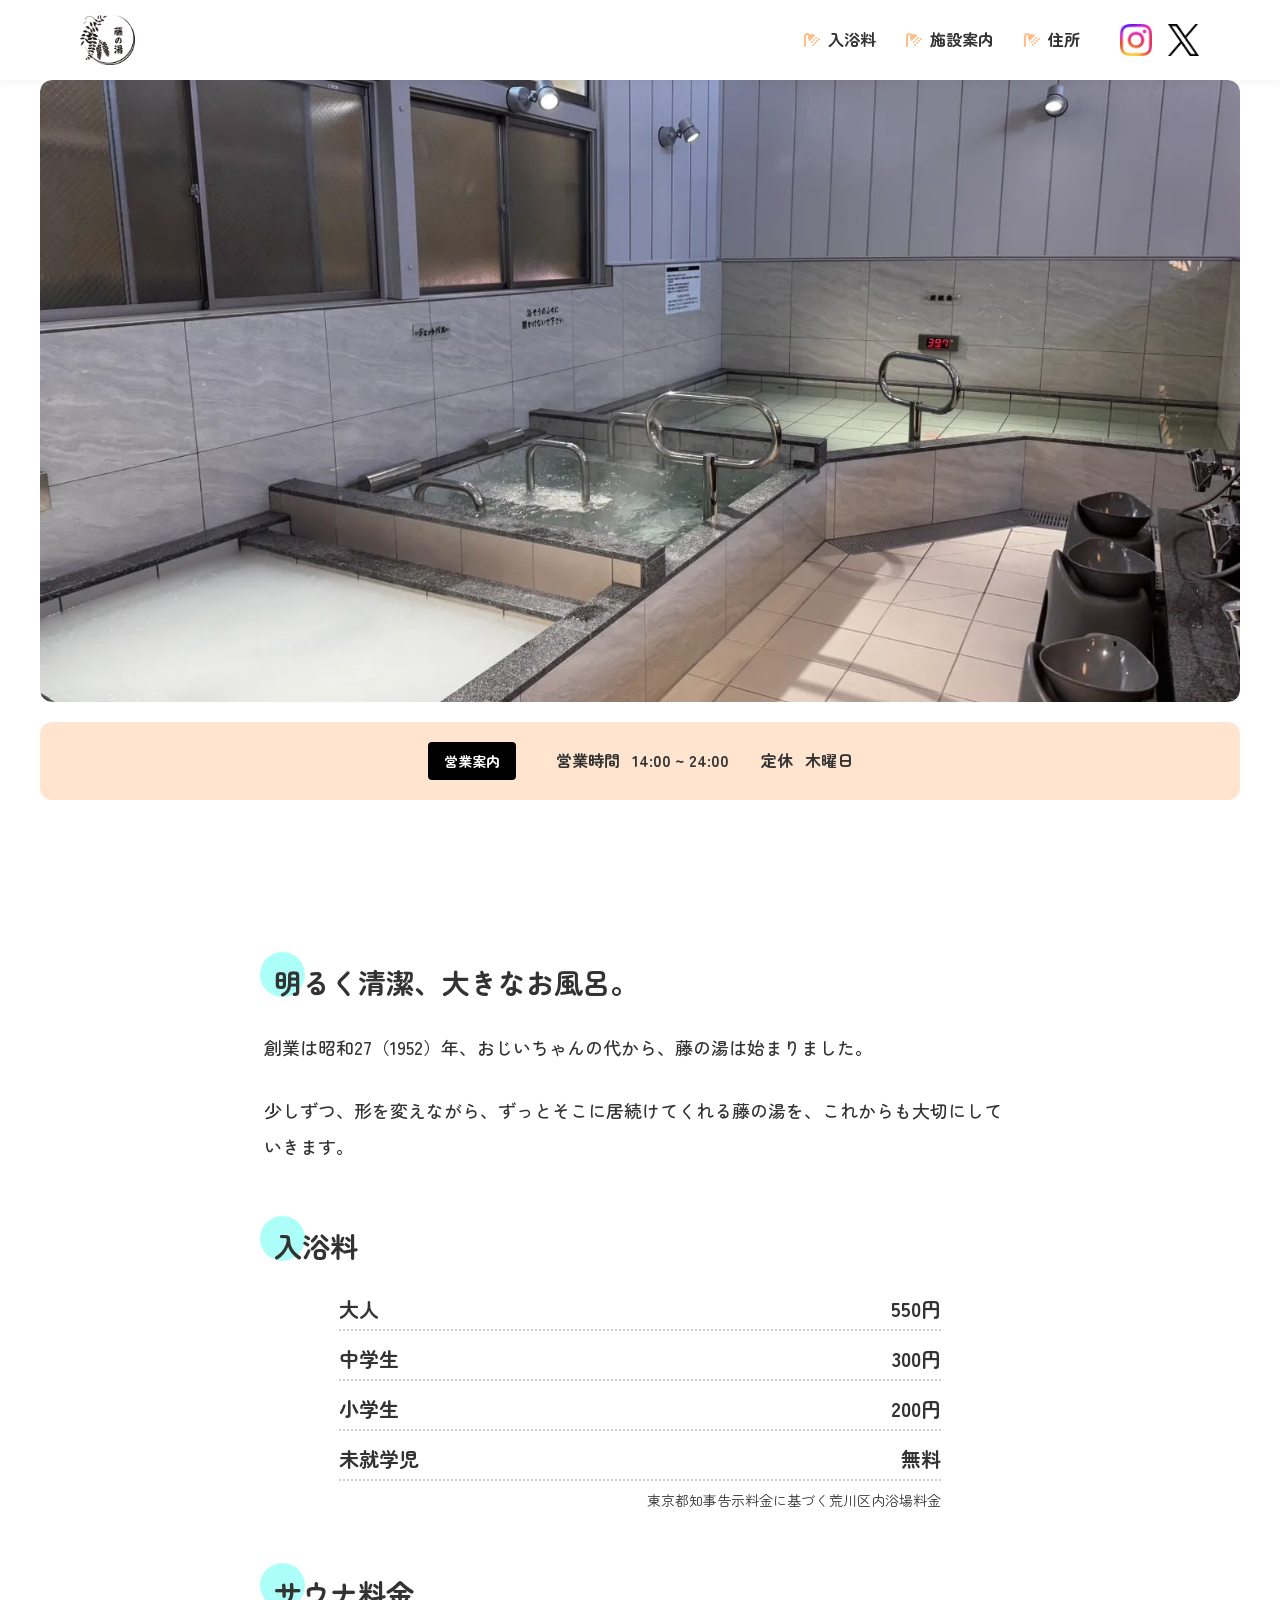
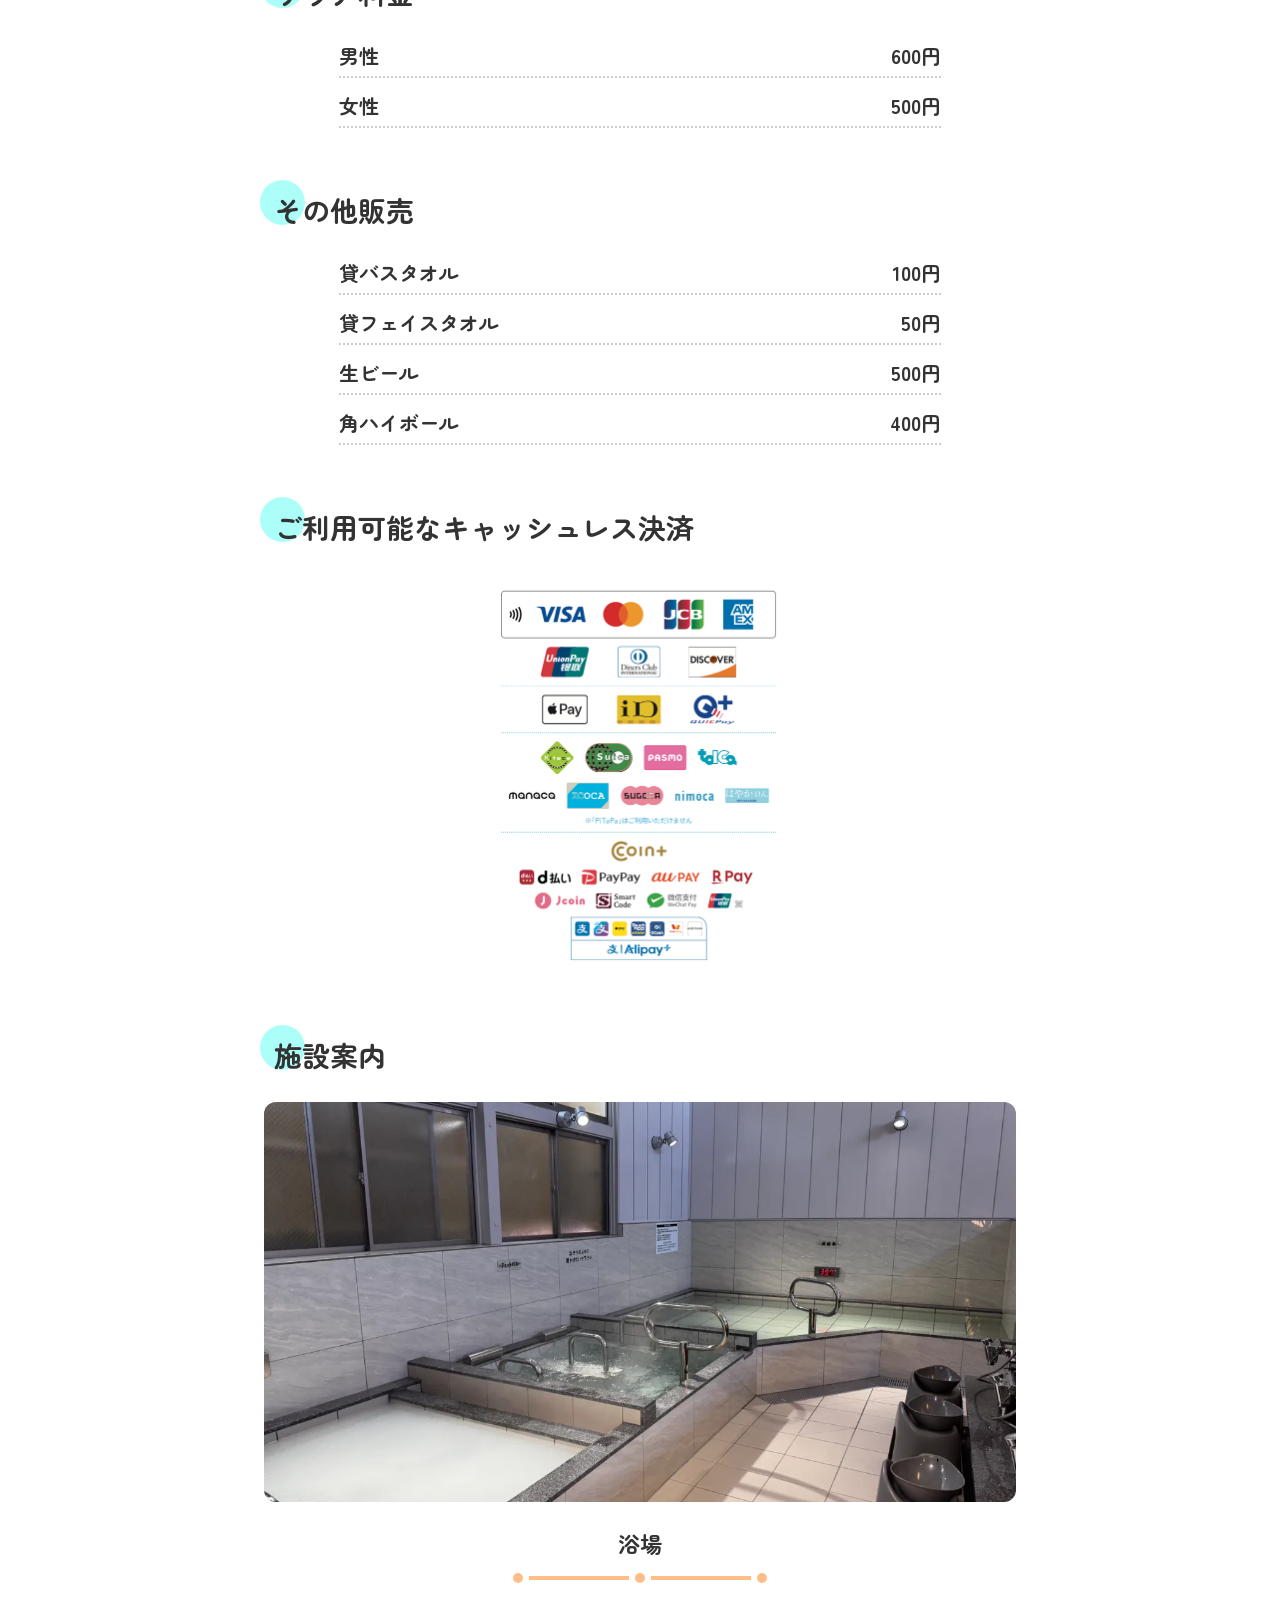
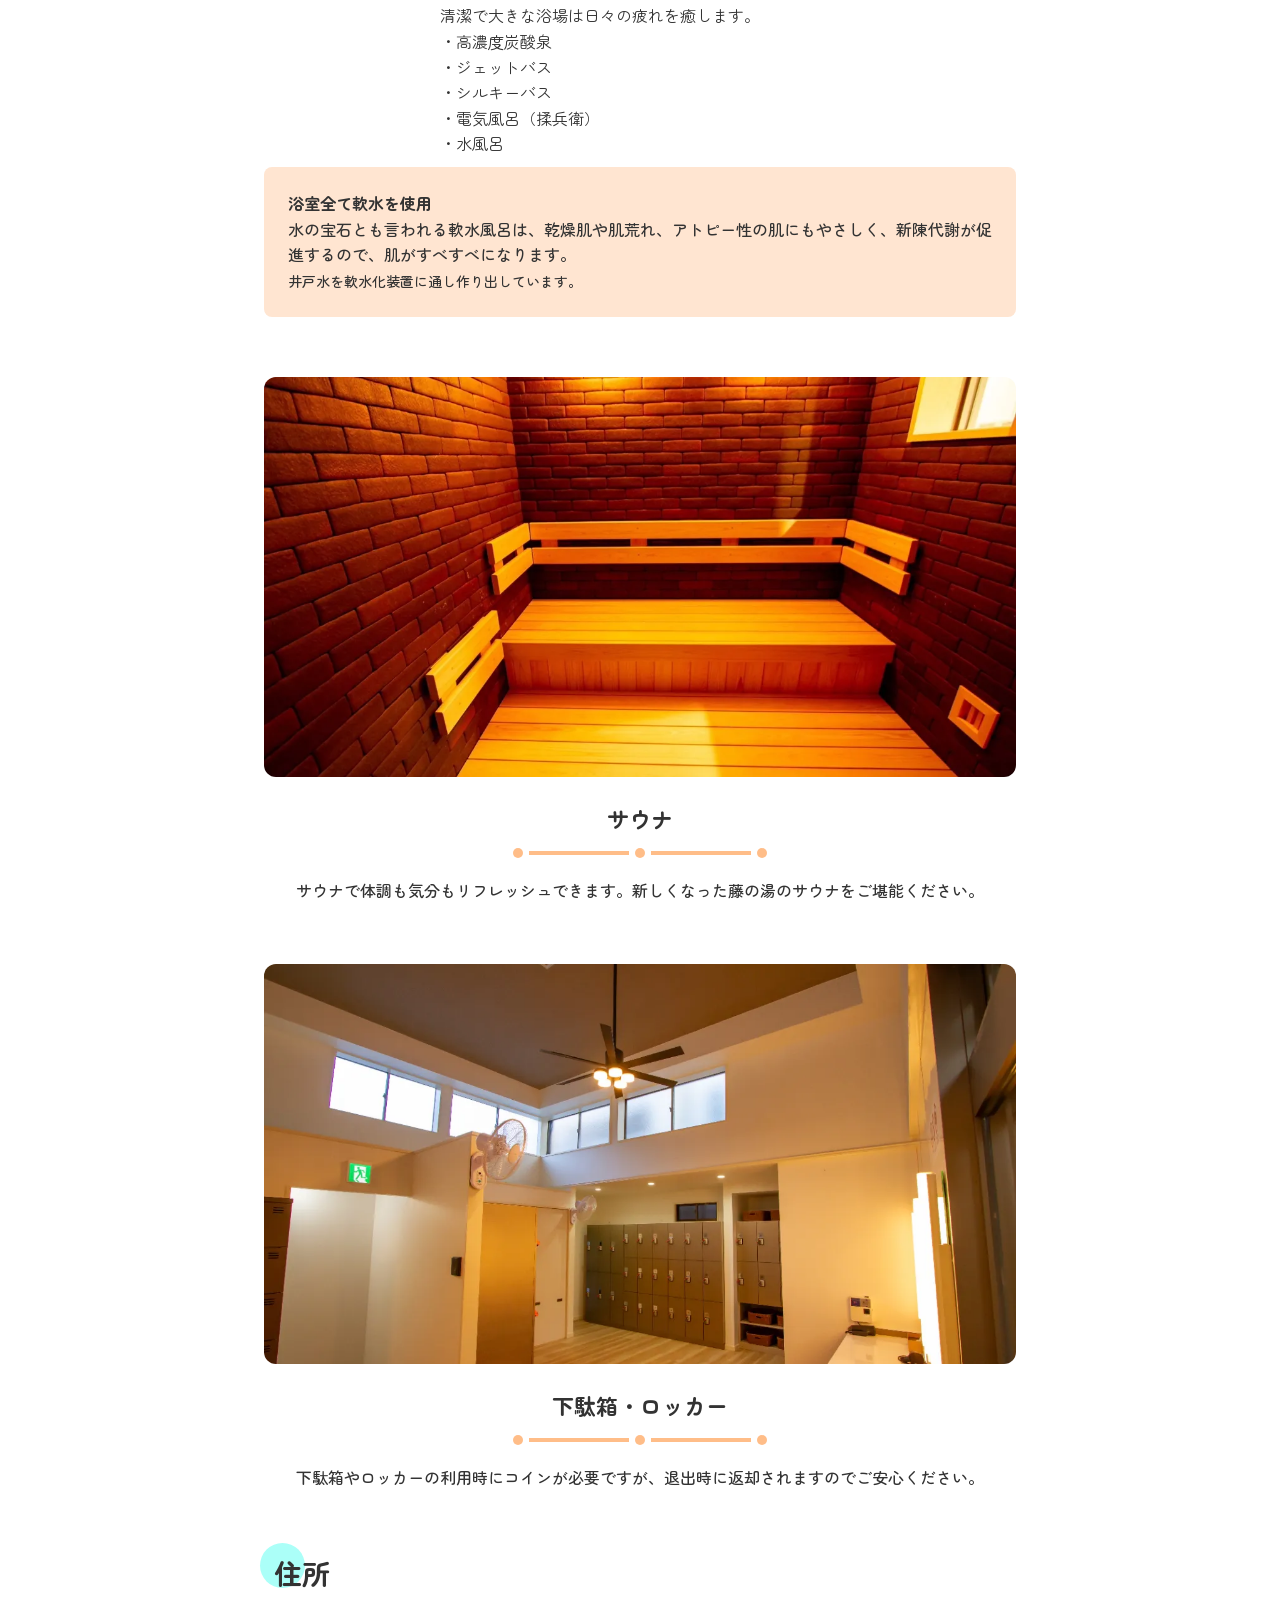
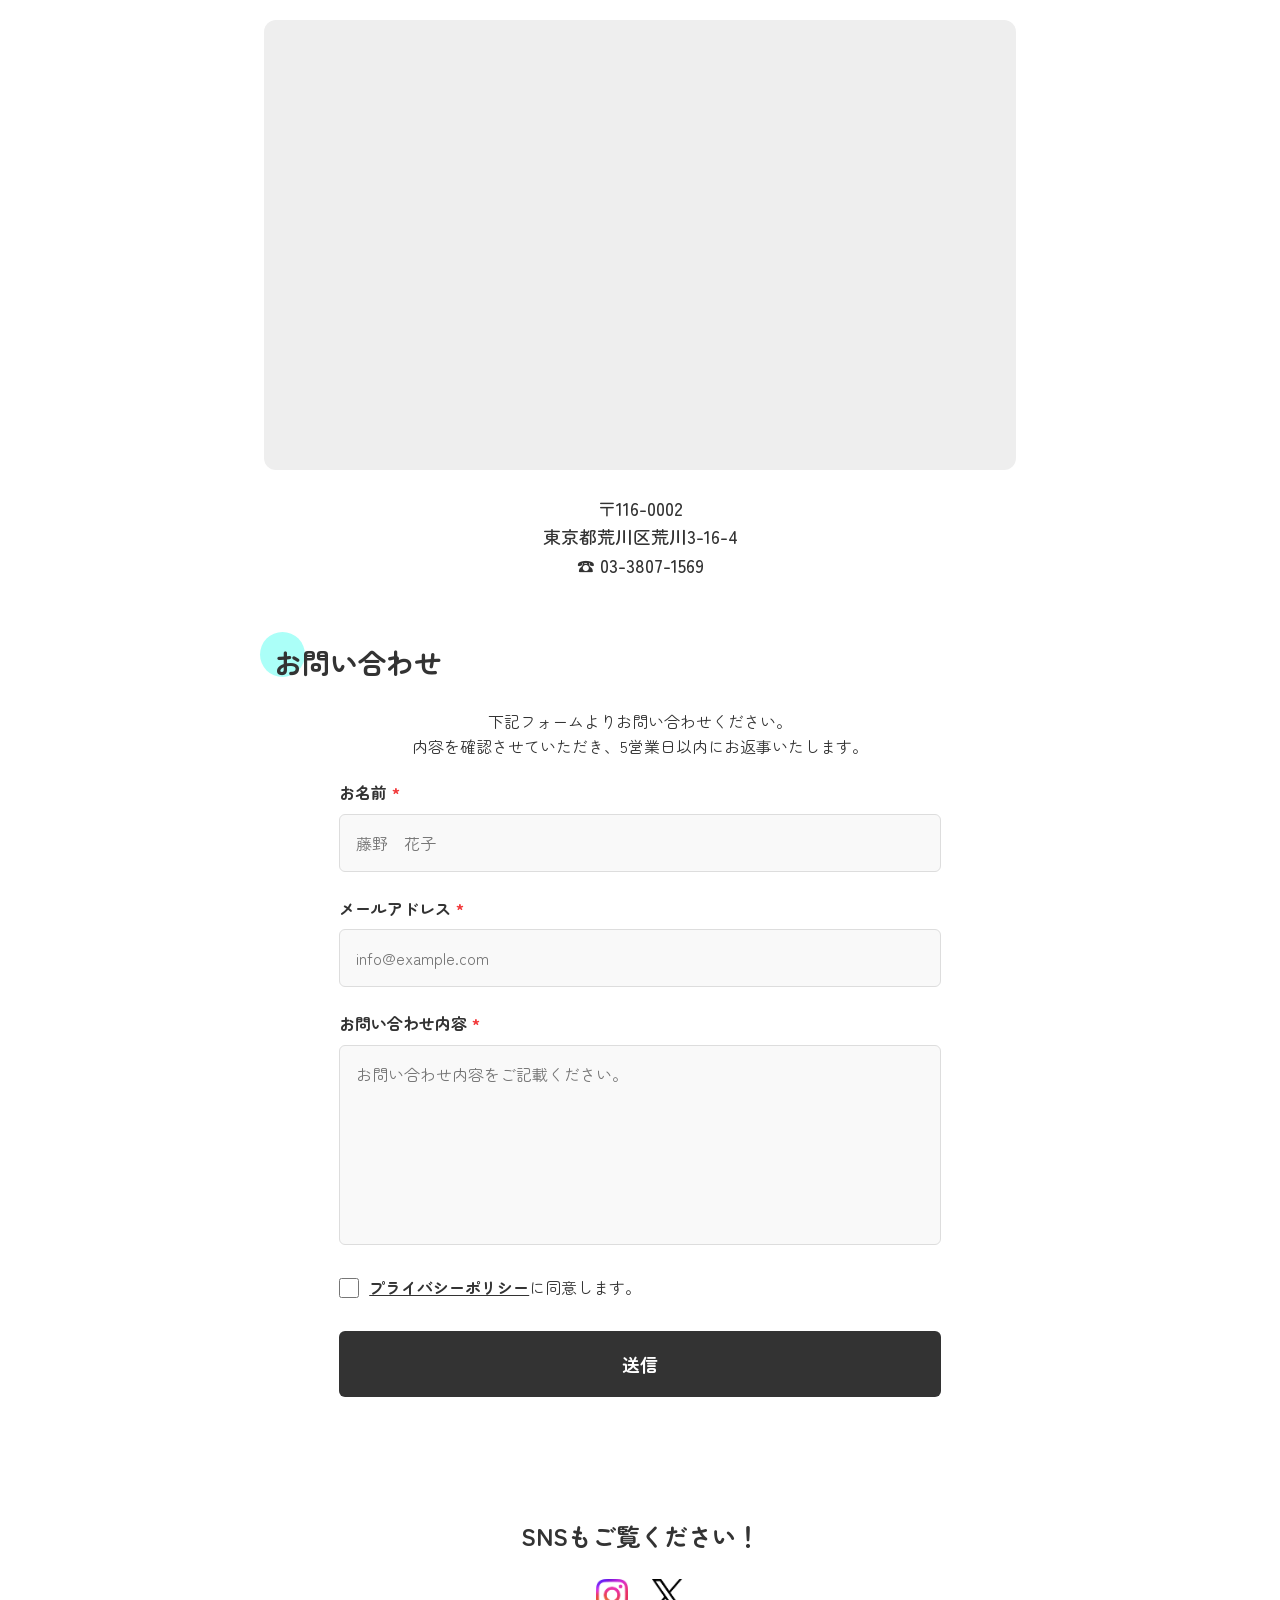
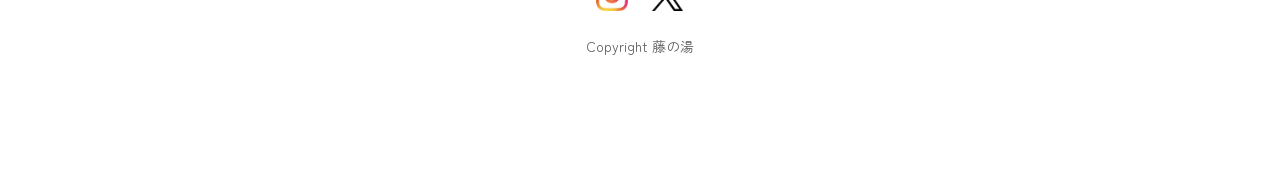
==== index.html @ eb80a1b2 "first commit" ====
<!DOCTYPE html>
<html lang="ja">

<head>
  <meta charset="UTF-8">
  <meta name="viewport" content="width=device-width, initial-scale=1.0">
  <meta name="description" content="1952年から続く銭湯、藤の湯。明るく清潔、大きなお風呂。">
  <title>藤の湯 | 東京都荒川区にある銭湯</title>

  <!-- Favicon -->
  <link rel="icon" type="image/png" href="./images/favicon.png">
  <link rel="apple-touch-icon" sizes="180x180" href="./images/favicon.png">

  <!-- OGP -->
  <meta property="og:title" content="藤の湯 | 東京都荒川区にある銭湯">
  <meta property="og:description" content="1952年から続く銭湯、藤の湯。明るく清潔、大きなお風呂。">
  <meta property="og:type" content="website">
  <meta property="og:url" content="https://fujinou.com">
  <meta property="og:image" content="https://fujinou.com/images/ogp-image.jpg">
  <meta property="og:site_name" content="藤の湯">
  <meta property="og:locale" content="ja_JP">

  <!-- Twitter Card -->
  <meta name="twitter:card" content="summary_large_image">
  <meta name="twitter:title" content="藤の湯 | 東京都荒川区にある銭湯">
  <meta name="twitter:description" content="1952年から続く銭湯、藤の湯。明るく清潔、大きなお風呂。">
  <meta name="twitter:image" content="https://fujinou.com/images/ogp.jpg">

  <link rel="preconnect" href="https://fonts.googleapis.com">
  <link rel="preconnect" href="https://fonts.gstatic.com" crossorigin>
  <link href="https://fonts.googleapis.com/css2?family=Zen+Maru+Gothic:wght@300;400;500;700&display=swap"
    rel="stylesheet">

  <link rel="stylesheet" href="https://cdnjs.cloudflare.com/ajax/libs/font-awesome/6.4.0/css/all.min.css">
  <link rel="stylesheet" href="style.css">
</head>

<body>

  <header class="header">
    <div class="header__inner">
      <div class="header__logo">
        <a href="#"><img src="./images/s-1000x908_v-fs_webp_ad04f2cc-d753-45ed-8dd6-f7d6e3a4afcd_small.webp"
            alt="藤の湯"></a>
      </div>
      <nav class="header__nav">
        <ul class="nav-list">
          <li class="nav-list__item"><i class="fa-solid fa-shower"></i><a href="#price">入浴料</a></li>
          <li class="nav-list__item"><i class="fa-solid fa-shower"></i><a href="#place">施設案内</a></li>
          <li class="nav-list__item"><i class="fa-solid fa-shower"></i><a href="#address">住所</a></li>
        </ul>
      </nav>
      <div class="sns-links">
        <a href="https://www.instagram.com/fujinoyu_arakawa/" target="_blank" class="sns-link"
          style="background-image: url('./images/s-2400x2400_v-frms_webp_ea825292-a881-436b-8a34-049bd97f24ef_small.webp');"></a>
        <a href="https://x.com/fujinoyuarakawa" target="_blank" class="sns-link"
          style="background-image: url('./images/s-2349x2400_v-frms_webp_09ed4975-8b3e-41ab-ab15-13985867a957_small.webp');"></a>
      </div>
    </div>
  </header>

  <button class="mobile-menu-btn" id="js-menu-btn">
    <i class="fa-solid fa-bars"></i>
    <span>menu</span>
  </button>

  <div class="mobile-menu-overlay" id="js-menu-overlay"></div>
  <nav class="mobile-menu-drawer" id="js-menu-drawer">
    <img src="./images/s-1000x908_v-fs_webp_ad04f2cc-d753-45ed-8dd6-f7d6e3a4afcd_small.webp" alt="藤の湯"
      class="mobile-menu-logo">

    <a href="#price" class="mobile-nav-link"><i class="fa-solid fa-shower"></i>入浴料</a>
    <a href="#place" class="mobile-nav-link"><i class="fa-solid fa-shower"></i>施設案内</a>
    <a href="#address" class="mobile-nav-link"><i class="fa-solid fa-shower"></i>住所</a>

    <div class="mobile-menu-sns">
      <a href="https://www.instagram.com/fujinoyu_arakawa/" target="_blank" class="sns-link"
        style="background-image: url('./images/s-2400x2400_v-frms_webp_ea825292-a881-436b-8a34-049bd97f24ef_small.webp');"></a>
      <a href="https://x.com/fujinoyuarakawa" target="_blank" class="sns-link"
        style="background-image: url('./images/s-2349x2400_v-frms_webp_09ed4975-8b3e-41ab-ab15-13985867a957_small.webp');"></a>
    </div>
  </nav>

  <div class="app">

    <div class="hero">
      <div class="carousel-container" id="js-carousel">
        <div class="carousel-slide active"
          style="background-image: url('./images/s-1566x1044_v-fms_webp_7ba09a84-517f-4644-a2ba-bea64e63e69d.webp');">
        </div>
        <div class="carousel-slide"
          style="background-image: url('./images/s-1477x1108_v-fms_webp_466d63db-4ca3-4f4a-a121-252ea4eb811c.webp');">
        </div>
        <div class="carousel-slide"
          style="background-image: url('./images/s-1566x1044_v-fms_webp_c758844f-a696-4ab9-8e9e-6378ee49feaa.webp');">
        </div>
        <div class="carousel-slide"
          style="background-image: url('./images/s-1566x1044_v-fms_webp_0806fb6b-3395-45ba-ab43-a3355b55f4ae.webp');">
        </div>
        <div class="carousel-slide"
          style="background-image: url('./images/s-1521x1076_v-fms_webp_03fddb85-05cd-42d1-abb7-dfb02b2974f3.webp');">
        </div>
      </div>

      <div class="info-card fade-in-simple">
        <div class="info-card__label">営業案内</div>
        <ul class="info-card__details">
          <li><span>営業時間</span><span>14:00 ~ 24:00</span></li>
          <li><span>定休</span><span>木曜日</span></li>
        </ul>
      </div>
    </div>

    <div class="main-content">
      <div class="content-wrapper">

        <section class="section fade-in-up">
          <div class="section-header">
            <div class="title-deco"></div>
            <h2 class="section-title">明るく清潔、大きなお風呂。</h2>
          </div>
          <div class="intro-text">
            <p>創業は昭和27（1952）年、おじいちゃんの代から、藤の湯は始まりました。</p>
            <p>少しずつ、形を変えながら、ずっとそこに居続けてくれる藤の湯を、これからも大切にしていきます。</p>
          </div>
        </section>

        <section id="price" class="section fade-in-up">
          <div class="section-header">
            <div class="title-deco"></div>
            <h3 class="section-title">入浴料</h3>
          </div>
          <div class="price-list">
            <div class="price-item"><span>大人</span><span>550円</span></div>
            <div class="price-item"><span>中学生</span><span>300円</span></div>
            <div class="price-item"><span>小学生</span><span>200円</span></div>
            <div class="price-item"><span>未就学児</span><span>無料</span></div>
          </div>
          <p class="price-note">東京都知事告示料金に基づく荒川区内浴場料金</p>
        </section>

        <section class="section fade-in-up">
          <div class="section-header">
            <div class="title-deco"></div>
            <h3 class="section-title">サウナ料金</h3>
          </div>
          <div class="price-list">
            <div class="price-item"><span>男性</span><span>600円</span></div>
            <div class="price-item"><span>女性</span><span>500円</span></div>
          </div>
        </section>

        <section class="section fade-in-up">
          <div class="section-header">
            <div class="title-deco"></div>
            <h3 class="section-title">その他販売</h3>
          </div>
          <div class="price-list">
            <div class="price-item"><span>貸バスタオル</span><span>100円</span></div>
            <div class="price-item"><span>貸フェイスタオル</span><span>50円</span></div>
            <div class="price-item"><span>生ビール</span><span>500円</span></div>
            <div class="price-item"><span>角ハイボール</span><span>400円</span></div>
          </div>
        </section>

        <section class="section fade-in-up">
          <div class="section-header">
            <div class="title-deco"></div>
            <h3 class="section-title">ご利用可能なキャッシュレス決済</h3>
          </div>

          <div class="facility-img contain" style="background-image: url('./images/apy.png');">
          </div>
        </section>

        <section id="place" class="section fade-in-up">
          <div class="section-header">
            <div class="title-deco"></div>
            <h3 class="section-title">施設案内</h3>
          </div>

          <div class="facility-block">
            <div class="facility-img"
              style="background-image: url('./images/s-1477x1108_v-fms_webp_466d63db-4ca3-4f4a-a121-252ea4eb811c_middle.webp');">
            </div>
            <h4 class="facility-title">浴場</h4>
            <div class="facility-dots">
              <div class="dot"></div>
              <div class="line"></div>
              <div class="dot"></div>
              <div class="line"></div>
              <div class="dot"></div>
            </div>
            <p class="facility-p">清潔で大きな浴場は日々の疲れを癒します。<br>・高濃度炭酸泉<br> ・ジェットバス<br>
              ・シルキーバス<br>・電気風呂（揉兵衛）<br> ・水風呂</p>
            <div class="facility-desc">
              <p><strong>浴室全て軟水を使用</strong><br>水の宝石とも言われる軟水風呂は、乾燥肌や肌荒れ、アトピー性の肌にもやさしく、新陳代謝が促進するので、肌がすべすべになります。<br><span
                  style="font-size:14px;">井戸水を軟水化装置に通し作り出しています。</span></p>
            </div>
          </div>

          <div class="facility-block">
            <div class="facility-img"
              style="background-image: url('./images/s-1566x1044_v-fms_webp_c758844f-a696-4ab9-8e9e-6378ee49feaa_middle.webp');">
            </div>
            <h4 class="facility-title">サウナ</h4>
            <div class="facility-dots">
              <div class="dot"></div>
              <div class="line"></div>
              <div class="dot"></div>
              <div class="line"></div>
              <div class="dot"></div>
            </div>
            <div class="facility-desc transparent">
              <p>サウナで体調も気分もリフレッシュできます。新しくなった藤の湯のサウナをご堪能ください。</p>
            </div>
          </div>

          <div class="facility-block">
            <div class="facility-img"
              style="background-image: url('./images/s-2400x1384_v-frms_webp_b5e2a2bf-c62a-4bdb-9924-524e35700a78_middle.webp');">
            </div>
            <h4 class="facility-title">下駄箱・ロッカー</h4>
            <div class="facility-dots">
              <div class="dot"></div>
              <div class="line"></div>
              <div class="dot"></div>
              <div class="line"></div>
              <div class="dot"></div>
            </div>
            <div class="facility-desc transparent">
              <p>下駄箱やロッカーの利用時にコインが必要ですが、退出時に返却されますのでご安心ください。</p>
            </div>
          </div>
        </section>

        <section id="address" class="section fade-in-up">
          <div class="section-header">
            <div class="title-deco"></div>
            <h3 class="section-title">住所</h3>
          </div>
          <div class="map-frame-wrapper">
            <iframe
              src="https://www.google.com/maps/embed?pb=!1m18!1m12!1m3!1d3238.7298394858585!2d139.7827414!3d35.7328622!2m3!1f0!2f0!3f0!3m2!1i1024!2i768!4f13.1!3m3!1m2!1s0x60188e7cb60f19c1%3A0xb4daa0b597d62ebd!2z6Jek44Gu5rmv!5e0!3m2!1sja!2sjp!4v1769430409051!5m2!1sja!2sjp"
              width="600" height="450" style="border:0;" allowfullscreen="" loading="lazy"
              referrerpolicy="no-referrer-when-downgrade"></iframe>
          </div>
          <div class="address-text">
            <p>〒116-0002</p>
            <p>東京都荒川区荒川3-16-4</p>
            <p>☎︎ 03-3807-1569</p>
          </div>
        </section>

        <section id="contact" class="section fade-in-up">
          <div class="section-header">
            <div class="title-deco"></div>
            <h3 class="section-title">お問い合わせ</h3>
          </div>
          <div style="text-align:center; margin-bottom:20px;">
            <p>下記フォームよりお問い合わせください。</p>
            <p>内容を確認させていただき、5営業日以内にお返事いたします。</p>
          </div>
          <form class="contact-form" name="contact" method="POST" data-netlify="true" action="/thanks.html">

            <div class="form-group">
              <label class="form-label">お名前<span class="required">*</span></label>
              <input type="text" name="name" class="form-input" placeholder="藤野　花子" required>
            </div>

            <div class="form-group">
              <label class="form-label">メールアドレス<span class="required">*</span></label>
              <input type="email" name="email" class="form-input" placeholder="info@example.com" required>
            </div>

            <div class="form-group">
              <label class="form-label">お問い合わせ内容<span class="required">*</span></label>
              <textarea name="message" class="form-textarea" placeholder="お問い合わせ内容をご記載ください。" required></textarea>
            </div>

            <div class="checkbox-group">
              <input type="checkbox" name="agree" class="form-checkbox" required>
              <span>
                <span class="policy-link" id="js-policy-open">プライバシーポリシー</span>に同意します。
              </span>
            </div>

            <button type="submit" class="submit-btn">送信</button>
          </form>
        </section>

        <footer>
          <p class="footer-title" style="font-size:24px; font-weight:700;">SNSもご覧ください！</p>
          <div class="footer-sns">
            <a href="https://www.instagram.com/fujinoyu_arakawa/" target="_blank" class="sns-link"
              style="background-image: url('./images/s-2400x2400_v-frms_webp_ea825292-a881-436b-8a34-049bd97f24ef_small.webp');"></a>
            <a href="https://x.com/fujinoyuarakawa" target="_blank" class="sns-link"
              style="background-image: url('./images/s-2349x2400_v-frms_webp_09ed4975-8b3e-41ab-ab15-13985867a957_small.webp');"></a>
          </div>
          <p style="margin-top:20px; font-size:14px; opacity:0.8;">Copyright 藤の湯</p>
        </footer>

      </div>
    </div>
  </div>

  <div class="modal" id="js-policy-modal">
    <div class="modal-overlay" id="js-policy-overlay"></div>
    <div class="modal-content">
      <h2 class="modal-title">プライバシーポリシー</h2>
      <div class="modal-text">
        <p>藤の湯（以下「当店」といいます。）は、お客様の個人情報の重要性を認識し、その保護を徹底するために、以下の通りプライバシーポリシーを定めます。</p>
        <h3>1. 個人情報の収集</h3>
        <p>当店は、お問い合わせフォームのご利用時などに、お名前、メールアドレス等の個人情報をご提供いただく場合がございます。</p>
        <h3>2. 個人情報の利用目的</h3>
        <p>お預かりした個人情報は、当店からのご連絡やご質問に対する回答として、電子メールや資料のご送付に利用いたします。</p>
        <h3>3. 個人情報の第三者への開示・提供の禁止</h3>
        <p>当店は、お預かりした個人情報を適切に管理し、次のいずれかに該当する場合を除き、個人情報を第三者に開示いたしません。</p>
        <ul>
          <li>・お客様の同意がある場合</li>
          <li>・法令に基づき開示することが必要である場合</li>
        </ul>
        <h3>4. アクセス解析ツールについて</h3>
        <p>
          当サイトでは、Googleによるアクセス解析ツール「Googleアナリティクス」を利用しています。このGoogleアナリティクスはトラフィックデータの収集のためにCookieを使用しています。このトラフィックデータは匿名で収集されており、個人を特定するものではありません。この機能はCookieを無効にすることで収集を拒否することが出来ますので、お使いのブラウザの設定をご確認ください。
        </p>
        <h3>5. お問い合わせ</h3>
        <p>当店の個人情報の取扱に関するお問い合わせは下記までご連絡ください。<br>藤の湯<br>東京都荒川区荒川3-16-4<br>03-3807-1569</p>
      </div>
      <button class="modal-close" id="js-policy-close">閉じる</button>
    </div>
  </div>

  <script src="script.js"></script>
</body>

</html>
---- style.css ----
/* =========================================
   1. Base & Reset
   ========================================= */
* {
  box-sizing: border-box;
  margin: 0;
  padding: 0;
}

body {
  font-family: "Zen Maru Gothic", sans-serif;
  background: #ffbd88;
  color: #333;
  line-height: 1.6;
  overflow-x: hidden;
  -webkit-font-smoothing: antialiased;
}

a {
  text-decoration: none;
  color: inherit;
  transition: opacity 0.3s;
}

a:hover {
  opacity: 0.7;
}

ul {
  list-style: none;
}

button {
  background: none;
  border: none;
  cursor: pointer;
  font-family: inherit;
}

iframe {
  border: none;
  display: block;
  width: 100%;
}

img {
  max-width: 100%;
  height: auto;
  vertical-align: bottom;
}

html {
  scroll-behavior: smooth;
}

/* =========================================
   2. Animations
   ========================================= */
.fade-in-up {
  opacity: 0;
  transform: translateY(30px);
  transition: opacity 0.8s ease-out, transform 0.8s ease-out;
}

.fade-in-up.is-visible {
  opacity: 1;
  transform: translateY(0);
}

/* FVのアニメーション（シンプルにフェードインのみ） */
.fade-in-simple {
  animation: fadeInSimple 1s ease-out forwards;
  opacity: 0;
}

@keyframes fadeInSimple {
  to {
    opacity: 1;
  }
}

/* =========================================
   3. PC Layout
   ========================================= */
.header {
  position: fixed;
  top: 0;
  left: 0;
  width: 100%;
  height: 80px;
  background: #fff;
  display: flex;
  justify-content: center;
  z-index: 1000;
  box-shadow: 0 2px 10px rgba(0, 0, 0, 0.05);
}

.header__inner {
  width: 100%;
  max-width: 1200px;
  height: 100%;
  display: flex;
  align-items: center;
  justify-content: space-between;
  padding: 0 40px;
}

.header__logo img {
  height: 50px;
  width: auto;
  display: block;
}

.header__nav {
  margin-left: auto;
  margin-right: 40px;
}

.nav-list {
  display: flex;
  gap: 30px;
}

.nav-list__item {
  display: flex;
  align-items: center;
  gap: 8px;
  font-size: 16px;
  font-weight: 700;
  color: #333;
}

.nav-list__item i {
  color: #ffbd88;
}

.sns-links {
  display: flex;
  gap: 16px;
}

.sns-link {
  width: 32px;
  height: 32px;
  background-size: contain;
  background-repeat: no-repeat;
  display: block;
}

/* =========================================
   4. Hero Section (Separate Layout)
   ========================================= */
.main-content {
  padding-top: 80px;
  width: 100%;
  background: #fff;
}

/* Hero全体の設定 */
.hero {
  position: relative;
  width: 100%;
  /* PC: ヘッダー(80px)を除いた高さを確保 */
  height: calc(100vh - 80px);
  background: #fff;
  display: flex;
  flex-direction: column;
  /* 縦に積む */
  align-items: center;
  justify-content: space-between;
  /* 上下に分散 */
  padding-top: 80px;
  /* 画像の上の余白 */
  padding-bottom: 20px;
  /* 下の余白 */
}

/* カルーセル（画像）エリア */
.carousel-container {
  position: relative;
  width: 100%;
  max-width: 1200px;
  /* 残りの高さを埋める（ただしinfo-cardの分は確保される） */
  flex: 1;
  border-radius: 12px;
  overflow: hidden;
  /* Safari対策 */
  -webkit-mask-image: -webkit-radial-gradient(white, black);
  margin-bottom: 20px;
  /* 画像と営業案内の隙間 */
}

.carousel-slide {
  position: absolute;
  top: 0;
  left: 0;
  width: 100%;
  height: 100%;
  opacity: 0;
  transition: opacity 1.5s ease-in-out;
  background-size: cover;
  background-position: center;
}

.carousel-slide.active {
  opacity: 1;
  z-index: 1;
}

/* 営業案内（独立ブロック） */
.info-card {
  /* absoluteをやめてstatic（通常のフロー）に戻す */
  position: static;
  transform: none;

  background: #ffe5d0;
  border-radius: 12px;
  padding: 20px 40px;
  display: flex;
  align-items: center;
  justify-content: center;
  gap: 40px;
  width: 100%;
  max-width: 1200px;
  /* カルーセルと幅を合わせる */
  /* 高さは中身なりだが、大きくなりすぎないように */
  flex-shrink: 0;
}

.info-card__label {
  background: #000;
  color: #fff;
  padding: 8px 16px;
  border-radius: 4px;
  font-weight: 600;
  font-size: 14px;
  white-space: nowrap;
}

.info-card__details {
  display: flex;
  gap: 32px;
  font-weight: 600;
  font-size: 16px;
}

.info-card__details li {
  display: flex;
  gap: 12px;
}

/* =========================================
   5. Content Sections
   ========================================= */
.content-wrapper {
  width: 100%;
  max-width: 800px;
  margin: 0 auto;
  padding: 60px 24px;
}

.section {
  margin-bottom: 60px;
}

.section-header {
  display: flex;
  align-items: center;
  margin-bottom: 24px;
  position: relative;
  width: fit-content;
}

.section-title {
  font-size: 28px;
  font-weight: 700;
  position: relative;
  z-index: 2;
  margin-left: 10px;
}

.title-deco {
  position: absolute;
  top: -8px;
  left: -4px;
  width: 45px;
  height: 45px;
  background: #abfff8;
  border-radius: 50%;
  z-index: 1;
}

.intro-text p {
  font-size: 18px;
  font-weight: 500;
  margin-bottom: 1.5em;
  line-height: 2;
}

.price-list {
  display: flex;
  flex-direction: column;
  gap: 12px;
  width: 80%;
  margin: 0 auto;
}

.price-item {
  display: flex;
  justify-content: space-between;
  border-bottom: 2px dotted #ccc;
  padding-bottom: 4px;
  font-size: 20px;
  font-weight: 600;
}

.price-note {
  font-size: 14px;
  text-align: right;
  width: 80%;
  margin: 8px auto 0;
}

.facility-block {
  margin-bottom: 60px;
}

.facility-img {
  width: 100%;
  height: 400px;
  border-radius: 12px;
  background-size: cover;
  background-position: center;
  margin-bottom: 24px;
}

.facility-title {
  font-size: 22px;
  font-weight: 700;
  text-align: center;
  margin-bottom: 12px;
}

.facility-dots {
  display: flex;
  justify-content: center;
  gap: 6px;
  margin-bottom: 20px;
}

.dot {
  width: 10px;
  height: 10px;
  background: #ffbd88;
  border-radius: 50%;
}

.line {
  width: 100px;
  height: 4px;
  background: #ffbd88;
  align-self: center;
}

.facility-desc {
  background: #ffe5d1;
  padding: 24px;
  border-radius: 8px;
  font-weight: 500;
}

.facility-desc.transparent {
  background: transparent;
  padding: 0;
  text-align: center;
}

.map-frame-wrapper {
  width: 100%;
  border-radius: 12px;
  overflow: hidden;
  background: #eee;
}

.address-text {
  margin-top: 24px;
  font-weight: 500;
  font-size: 18px;
  text-align: center;
}

.contact-form {
  width: 80%;
  margin: 0 auto;
}

.form-group {
  margin-bottom: 24px;
}

.form-label {
  display: block;
  font-weight: 700;
  margin-bottom: 8px;
  font-size: 16px;
}

.required {
  color: #f23a3c;
  margin-left: 5px;
}

.form-input,
.form-textarea {
  width: 100%;
  padding: 16px;
  border: 1px solid #ddd;
  border-radius: 6px;
  font-size: 16px;
  background: #f9f9f9;
  font-family: inherit;
}

.form-textarea {
  height: 200px;
  resize: none;
}

.checkbox-group {
  display: flex;
  align-items: center;
  gap: 10px;
  margin-top: 20px;
}

.form-checkbox {
  width: 20px;
  height: 20px;
  cursor: pointer;
}

.policy-link {
  text-decoration: underline;
  cursor: pointer;
  font-weight: 700;
}

.submit-btn {
  background: #333;
  color: #fff;
  width: 100%;
  padding: 20px;
  border-radius: 6px;
  font-size: 18px;
  font-weight: 700;
  margin-top: 30px;
  transition: transform 0.2s;
}

.submit-btn:hover {
  transform: scale(1.02);
}

footer {
  text-align: center;
  padding: 60px 24px;
}

.footer-sns {
  display: flex;
  justify-content: center;
  gap: 24px;
  margin: 24px 0;
}

.contain {
  background-size: contain;
  /* 画像の全体が収まるようにリサイズ */
  background-repeat: no-repeat;
  /* 画像を繰り返さない（タイリング防止） */
  background-position: center;
  /* 画像をボックスの中央に配置 */
}

.facility-p{
  max-width: 400px;
  margin: 10px auto;
}

/* =========================================
   6. SP Styles (Max Width 840px)
   ========================================= */
.mobile-menu-btn,
.mobile-menu-overlay,
.mobile-menu-drawer {
  display: none;
}

@media screen and (max-width: 840px) {
  .header {
    display: none;
  }

  .app {
    display: block;
    background-color: #fff;
  }

  .main-content {
    padding-top: 0;
    background: transparent;
  }

  /* SP Hero (100vh) */
  .hero {
    height: 100vh;
    /* ヘッダーなし、画面いっぱい */
    background: transparent;
    padding-top: 10px;
    /* 上部余白 */
    padding-bottom: 10px;
    /* 下部余白 */
    /* 画像とInfoを縦に並べる */
    flex-direction: column;
    justify-content: space-between;
  }

  .carousel-container {
    width: 95%;
    /* 横幅95% */
    /* 高さを自動調整（flexで余った部分を使う） */
    flex: 1;
    margin: 0 auto;
    border-radius: 12px;
    margin-bottom: 10px;
    /* info-cardとの隙間 */
  }

  /* SP Info Card */
  .info-card {
    position: static;
    transform: none;
    width: 95%;
    /* 画像と同じ幅に */
    margin: 0 auto;

    gap: 16px;
    padding: 16px;
    flex-direction: row;
    justify-content: center;
    box-shadow: 0 4px 15px rgba(0, 0, 0, 0.1);
    /* 縦幅を固定しすぎない */
    height: auto;
    flex-shrink: 0;
  }

  .info-card__label {
    font-size: 12px;
    padding: 6px 10px;
  }

  .info-card__details {
    gap: 10px;
    font-size: 13px;
  }

  .info-card__details li {
    gap: 6px;
  }

  .section-title{
    font-size: 24px;
  }
  /* Content Area */
  .content-wrapper {
    background: #fff;
    margin-top: 0;
    padding-top: 40px;
    position: relative;
    z-index: 20;
    min-height: 50vh;
    width: 100%;
    max-width: 100%;
  }

  .price-list,
  .contact-form,
  .price-note {
    width: 100%;
    text-align: left;
  }

  .facility-img,
  .map-frame-wrapper {
    height: 300px;
  }

  .map-frame-wrapper iframe {
    height: 300px;
  }

  .facility-desc {
    font-size: 16px;
    padding: 16px;
  }

  .facility-desc.transparent {
    text-align: left;
  }

  /* --- Hamburger Menu --- */
  .mobile-menu-btn {
    display: flex;
    position: fixed;
    top: 0;
    right: 0;
    width: 80px;
    height: 80px;
    background: #fff;
    border-radius: 0 0 0 24px;
    flex-direction: column;
    align-items: center;
    justify-content: center;
    z-index: 2000;
    box-shadow: -2px 2px 10px rgba(0, 0, 0, 0.05);
  }

  .mobile-menu-btn i {
    font-size: 24px;
    color: #ffbd88;
    margin-bottom: 4px;
  }

  .mobile-menu-btn span {
    font-size: 12px;
    font-weight: 700;
    color: #333;
  }

  .mobile-menu-btn.active i {
    color: #ffbd88;
  }

  .mobile-menu-btn.active span {
    color: #333;
  }

  .mobile-menu-overlay {
    display: block;
    position: fixed;
    top: 0;
    left: 0;
    width: 100%;
    height: 100%;
    background: rgba(0, 0, 0, 0.4);
    z-index: 1500;
    opacity: 0;
    visibility: hidden;
    transition: opacity 0.4s ease, visibility 0.4s ease;
  }

  .mobile-menu-overlay.open {
    opacity: 1;
    visibility: visible;
  }

  .mobile-menu-drawer {
    display: flex;
    position: fixed;
    top: 0;
    right: 0;
    width: 60%;
    height: 100%;
    background: #ffbd88;
    z-index: 1600;
    flex-direction: column;
    align-items: center;
    justify-content: center;
    transform: translateX(100%);
    transition: transform 0.4s cubic-bezier(0.16, 1, 0.3, 1);
    box-shadow: -5px 0 20px rgba(0, 0, 0, 0.1);
  }

  .mobile-menu-drawer.open {
    transform: translateX(0);
  }

  .mobile-menu-logo {
    width: 140px;
    margin-bottom: 60px;
  }

  .mobile-nav-link {
    font-size: 20px;
    font-weight: 700;
    margin-bottom: 40px;
    color: #3e2723;
    display: flex;
    align-items: center;
    text-decoration: none;
  }

  .mobile-nav-link i {
    margin-right: 12px;
  }

  .mobile-menu-sns {
    display: flex;
    gap: 20px;
    margin-top: 40px;
  }

  .mobile-menu-sns .sns-link {
    width: 40px;
    height: 40px;
  }

  .modal-content {
    width: 92%;
    padding: 24px;
    max-height: 70vh;
  }
}

/* =========================================
   7. Privacy Policy Modal
   ========================================= */
.modal {
  position: fixed;
  top: 0;
  left: 0;
  width: 100%;
  height: 100%;
  z-index: 3000;
  display: flex;
  align-items: center;
  justify-content: center;
  opacity: 0;
  visibility: hidden;
  transition: 0.3s;
}

.modal.open {
  opacity: 1;
  visibility: visible;
}

.modal-overlay {
  position: absolute;
  width: 100%;
  height: 100%;
  background: rgba(0, 0, 0, 0.6);
}

.modal-content {
  position: relative;
  background: #fff;
  width: 90%;
  max-width: 600px;
  max-height: 80vh;
  border-radius: 12px;
  padding: 32px;
  overflow-y: auto;
  box-shadow: 0 10px 25px rgba(0, 0, 0, 0.2);
}

.modal-title {
  font-size: 20px;
  font-weight: 700;
  text-align: center;
  border-bottom: 2px solid #ffbd88;
  padding-bottom: 12px;
  margin-bottom: 24px;
}

.modal-text p {
  margin-bottom: 8px;
  font-size: 14px;
}

.modal-text h3 {
  margin: 24px 0 8px;
  font-size: 16px;
}

.modal-close {
  display: block;
  margin: 32px auto 0;
  background: #333;
  color: #fff;
  padding: 12px 40px;
  border-radius: 30px;
  font-weight: 700;
}

.modal-close:hover {
  background: #555;
}
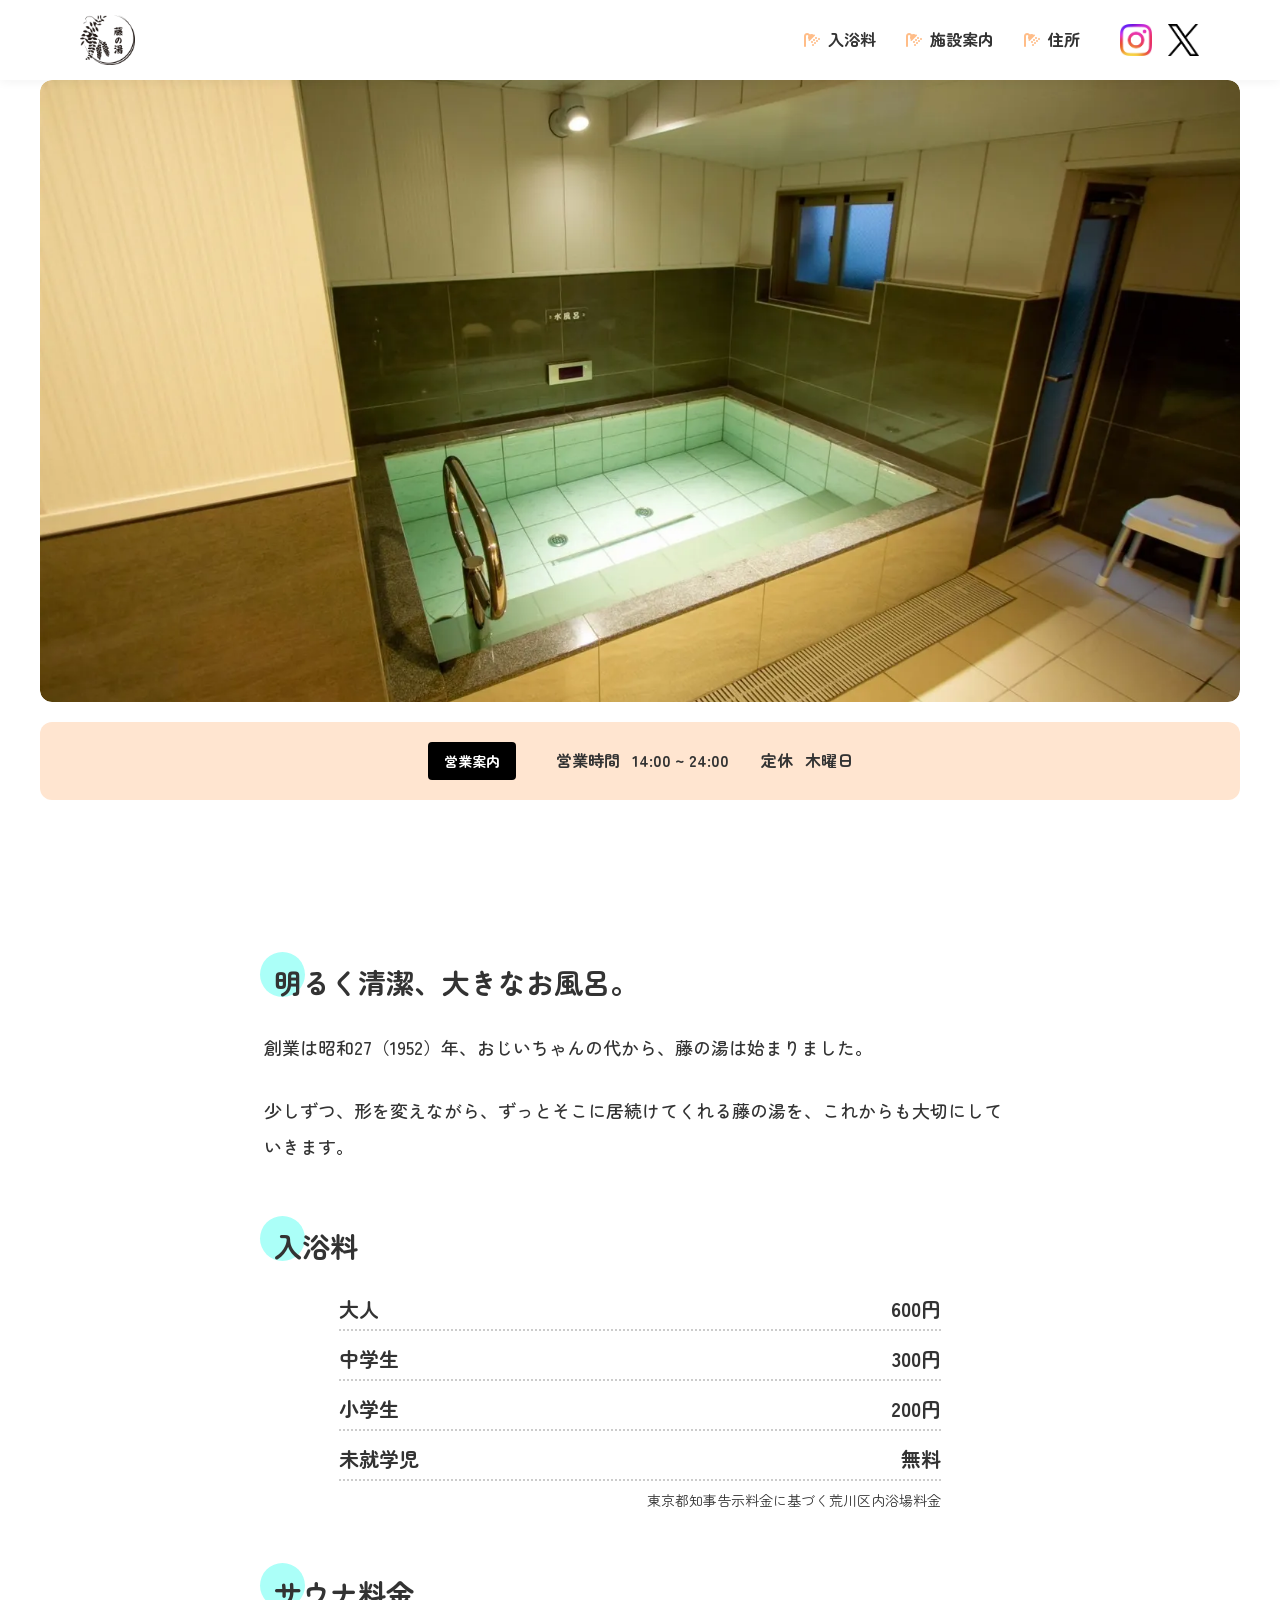
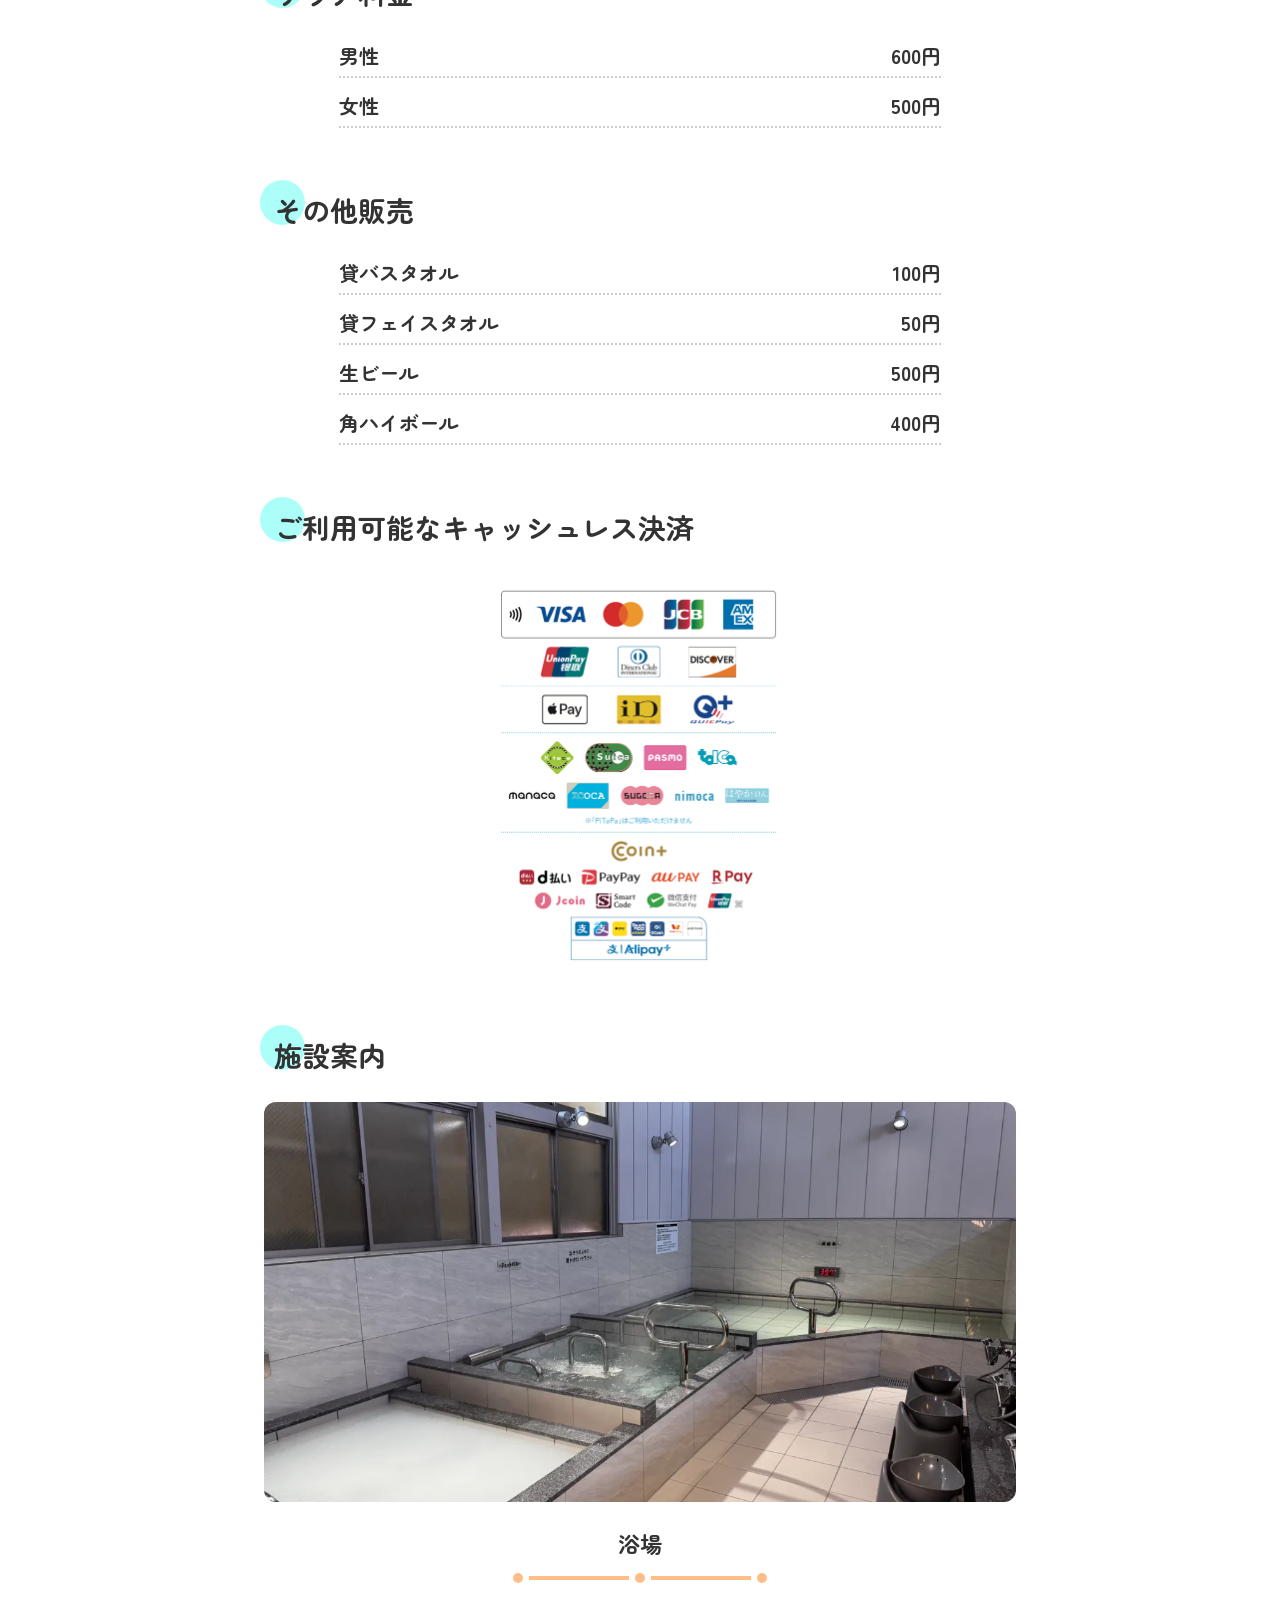
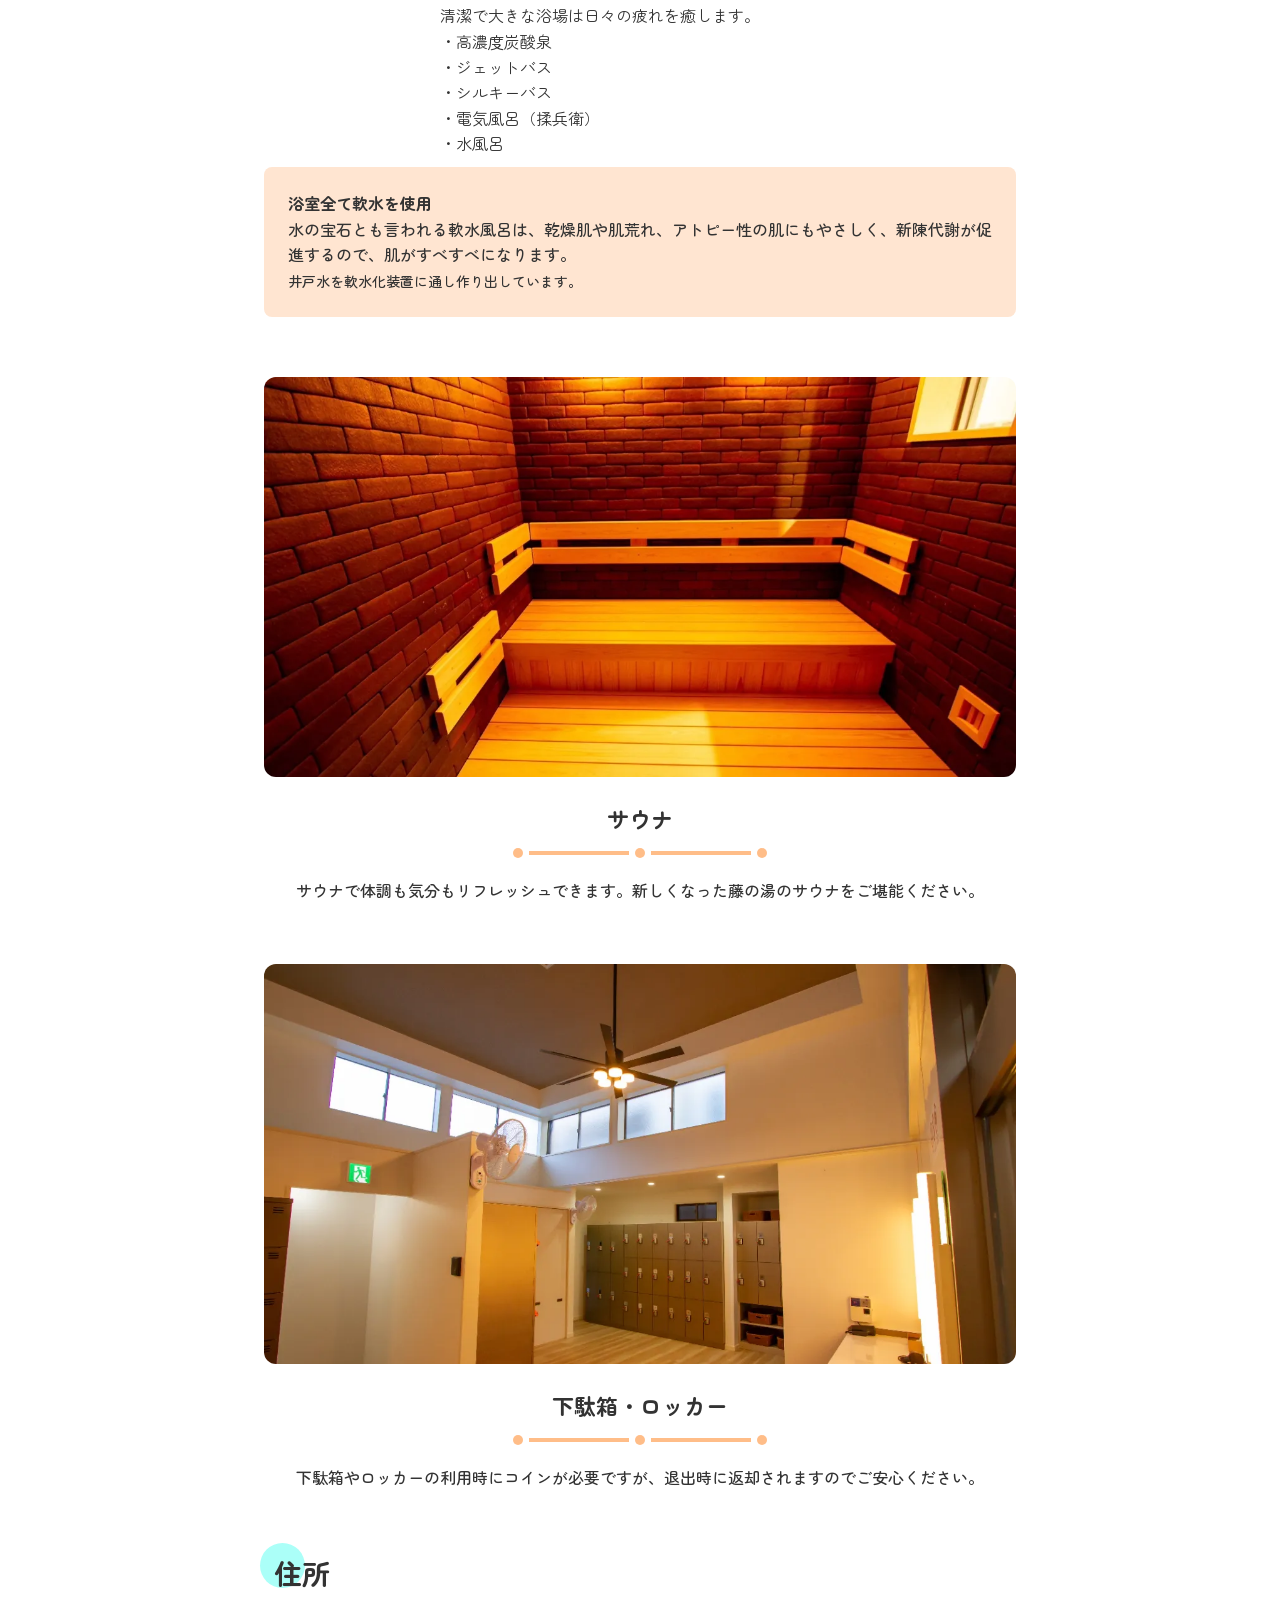
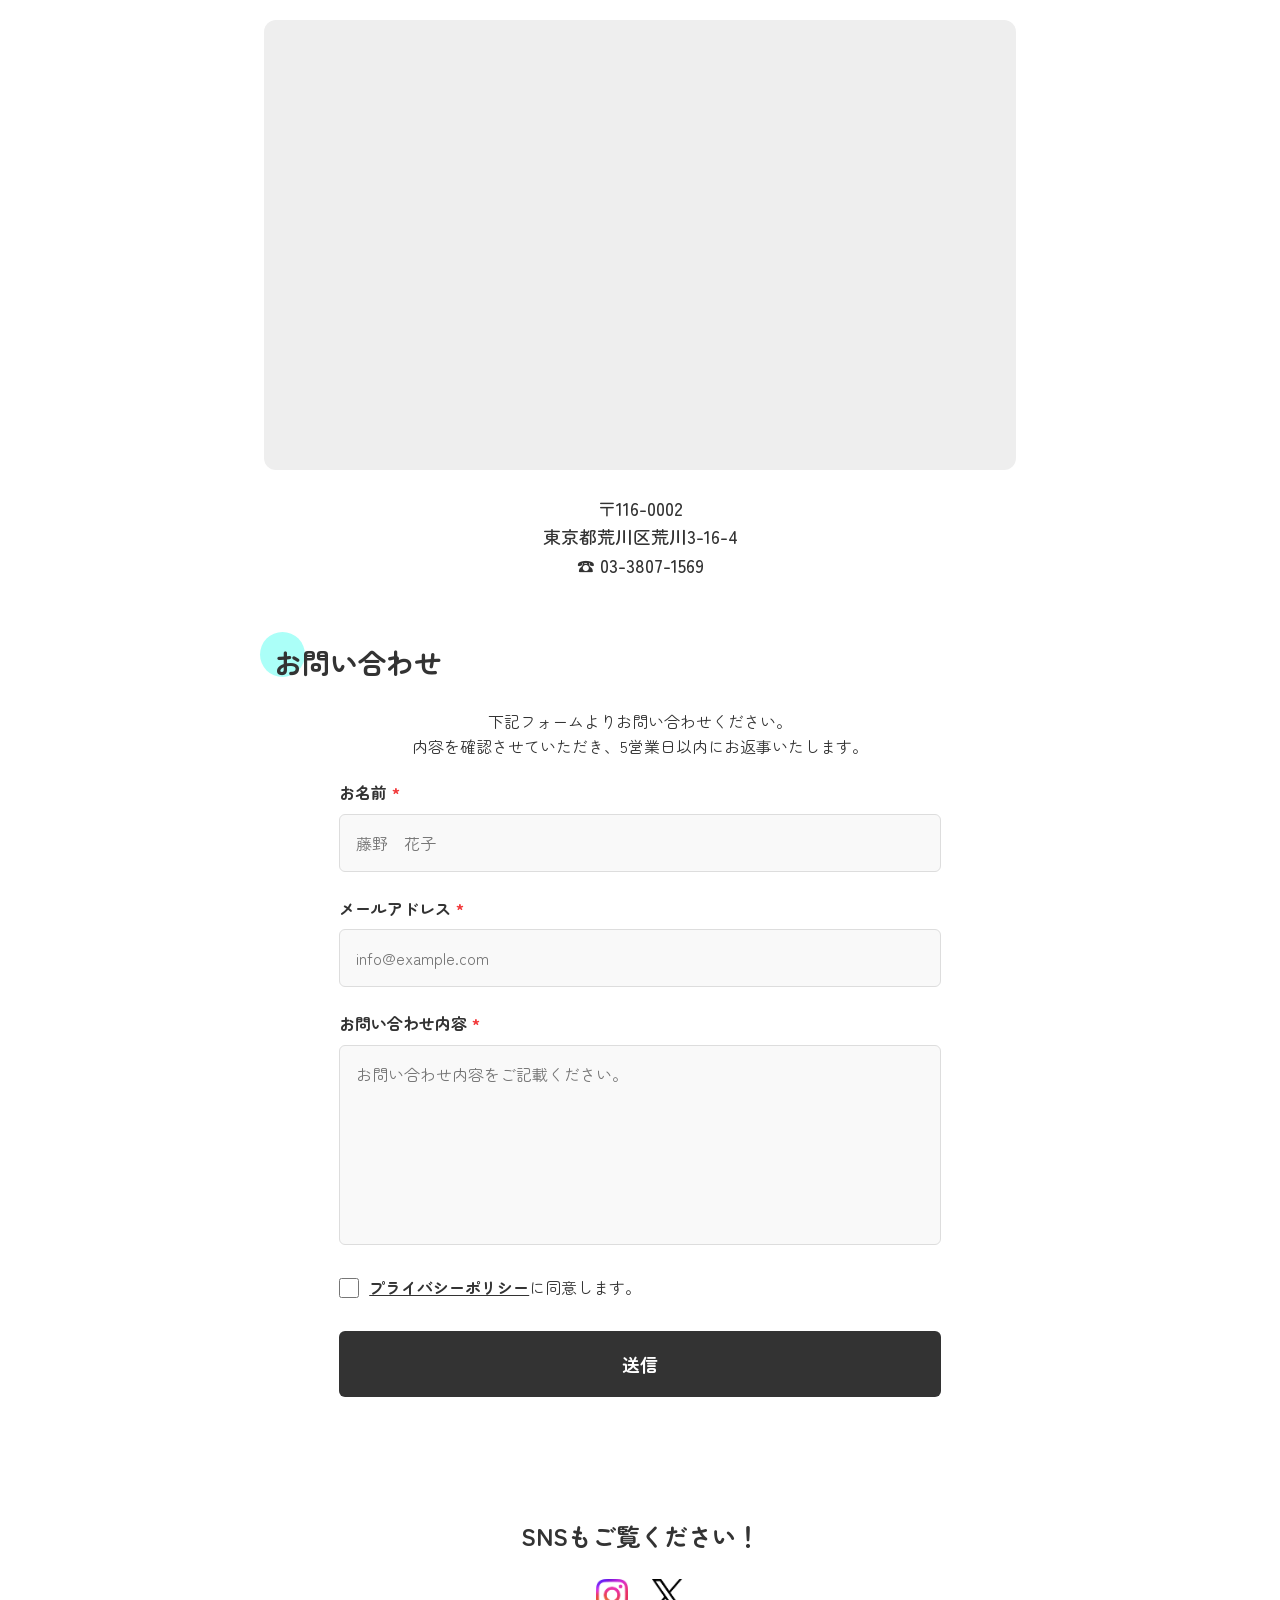
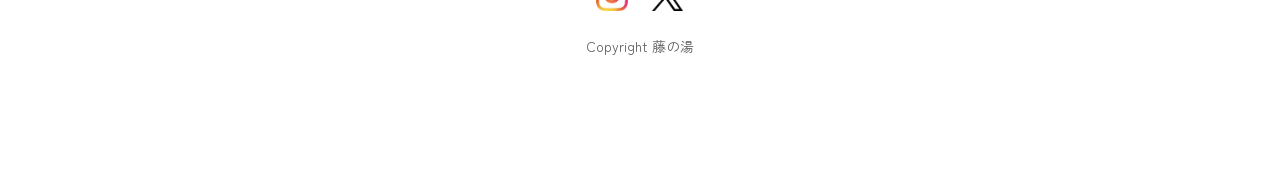
==== commit 9f5db9dd: "大人入浴料を600円に変更" ====
--- a/index.html
+++ b/index.html
@@ -16,7 +16,7 @@
   <meta property="og:description" content="1952年から続く銭湯、藤の湯。明るく清潔、大きなお風呂。">
   <meta property="og:type" content="website">
   <meta property="og:url" content="https://fujinou.com">
-  <meta property="og:image" content="https://fujinou.com/images/ogp-image.jpg">
+  <meta property="og:image" content="https://fujinou.com/images/ogp.jpg">
   <meta property="og:site_name" content="藤の湯">
   <meta property="og:locale" content="ja_JP">
 
@@ -40,7 +40,7 @@
   <header class="header">
     <div class="header__inner">
       <div class="header__logo">
-        <a href="#"><img src="./images/s-1000x908_v-fs_webp_ad04f2cc-d753-45ed-8dd6-f7d6e3a4afcd_small.webp"
+        <a href="/"><img src="./images/s-1000x908_v-fs_webp_ad04f2cc-d753-45ed-8dd6-f7d6e3a4afcd_small.webp"
             alt="藤の湯"></a>
       </div>
       <nav class="header__nav">
@@ -131,7 +131,7 @@
             <h3 class="section-title">入浴料</h3>
           </div>
           <div class="price-list">
-            <div class="price-item"><span>大人</span><span>550円</span></div>
+            <div class="price-item"><span>大人</span><span>600円</span></div>
             <div class="price-item"><span>中学生</span><span>300円</span></div>
             <div class="price-item"><span>小学生</span><span>200円</span></div>
             <div class="price-item"><span>未就学児</span><span>無料</span></div>
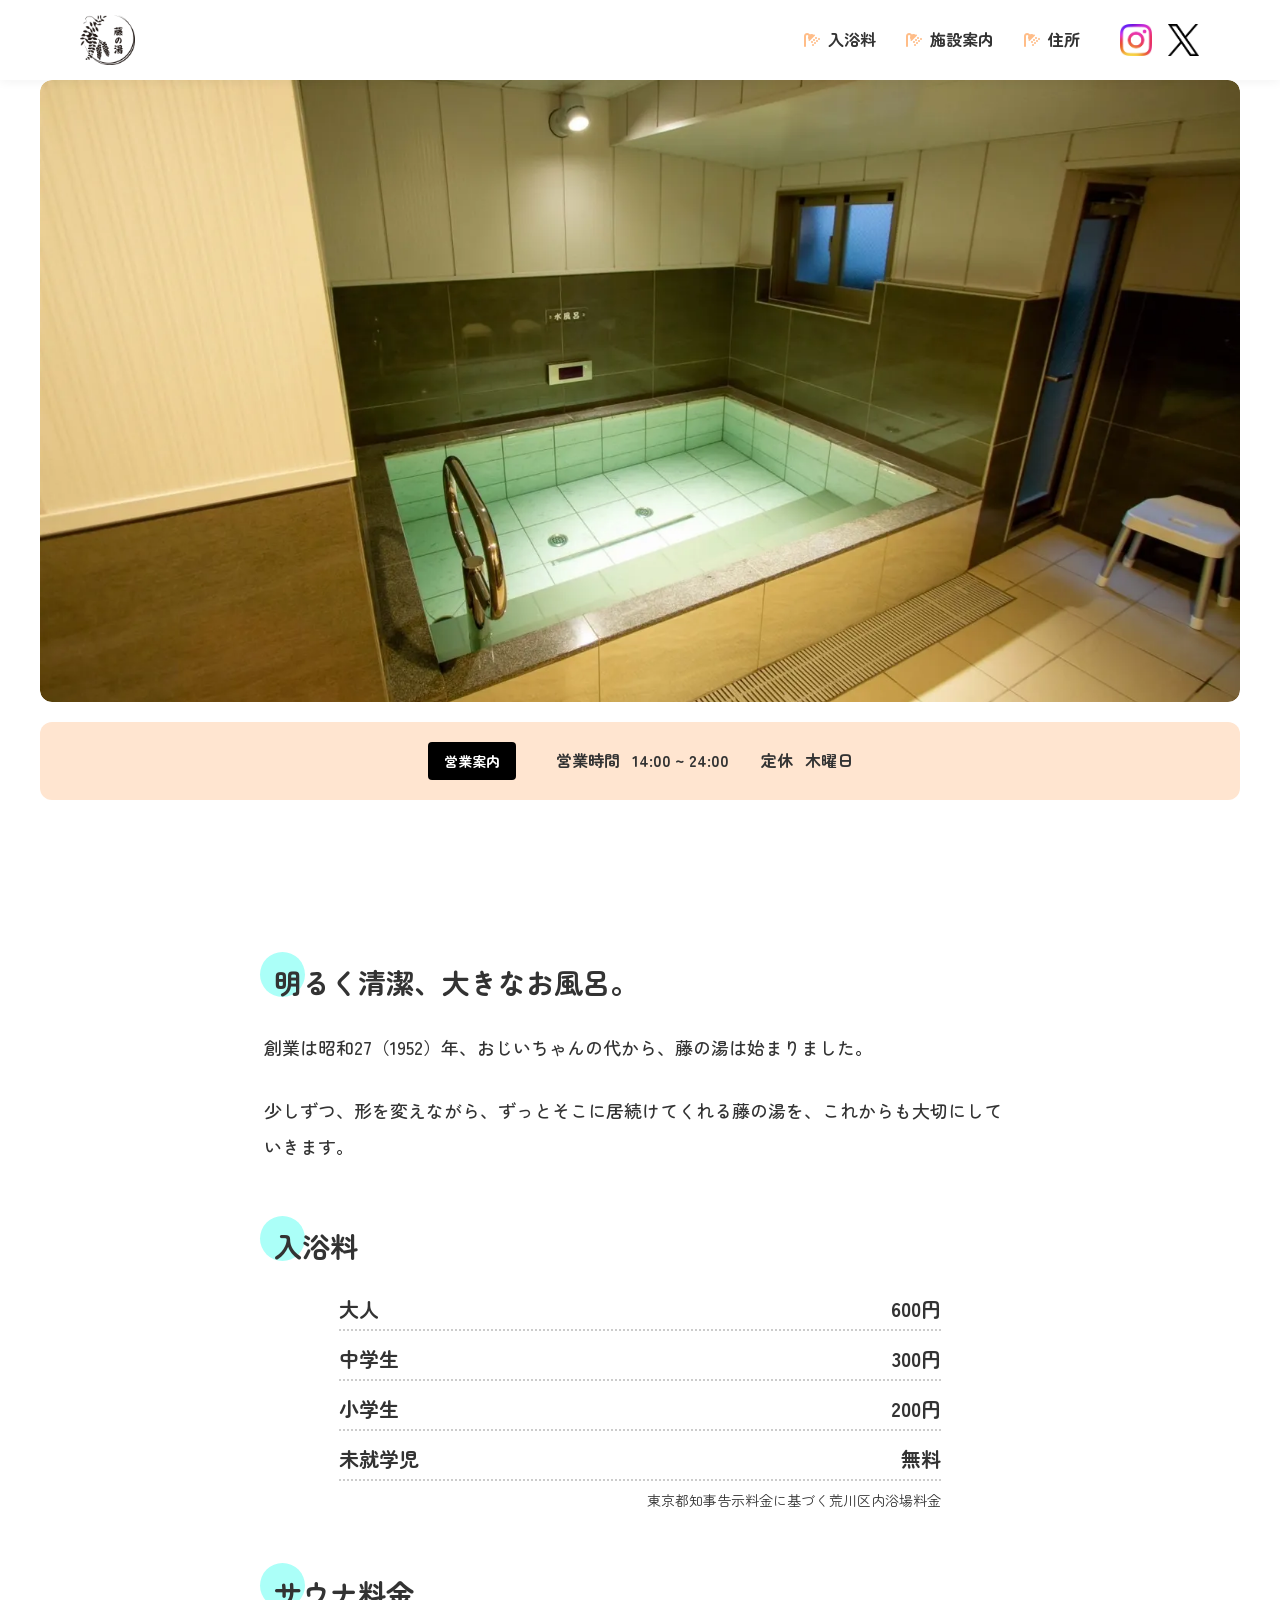
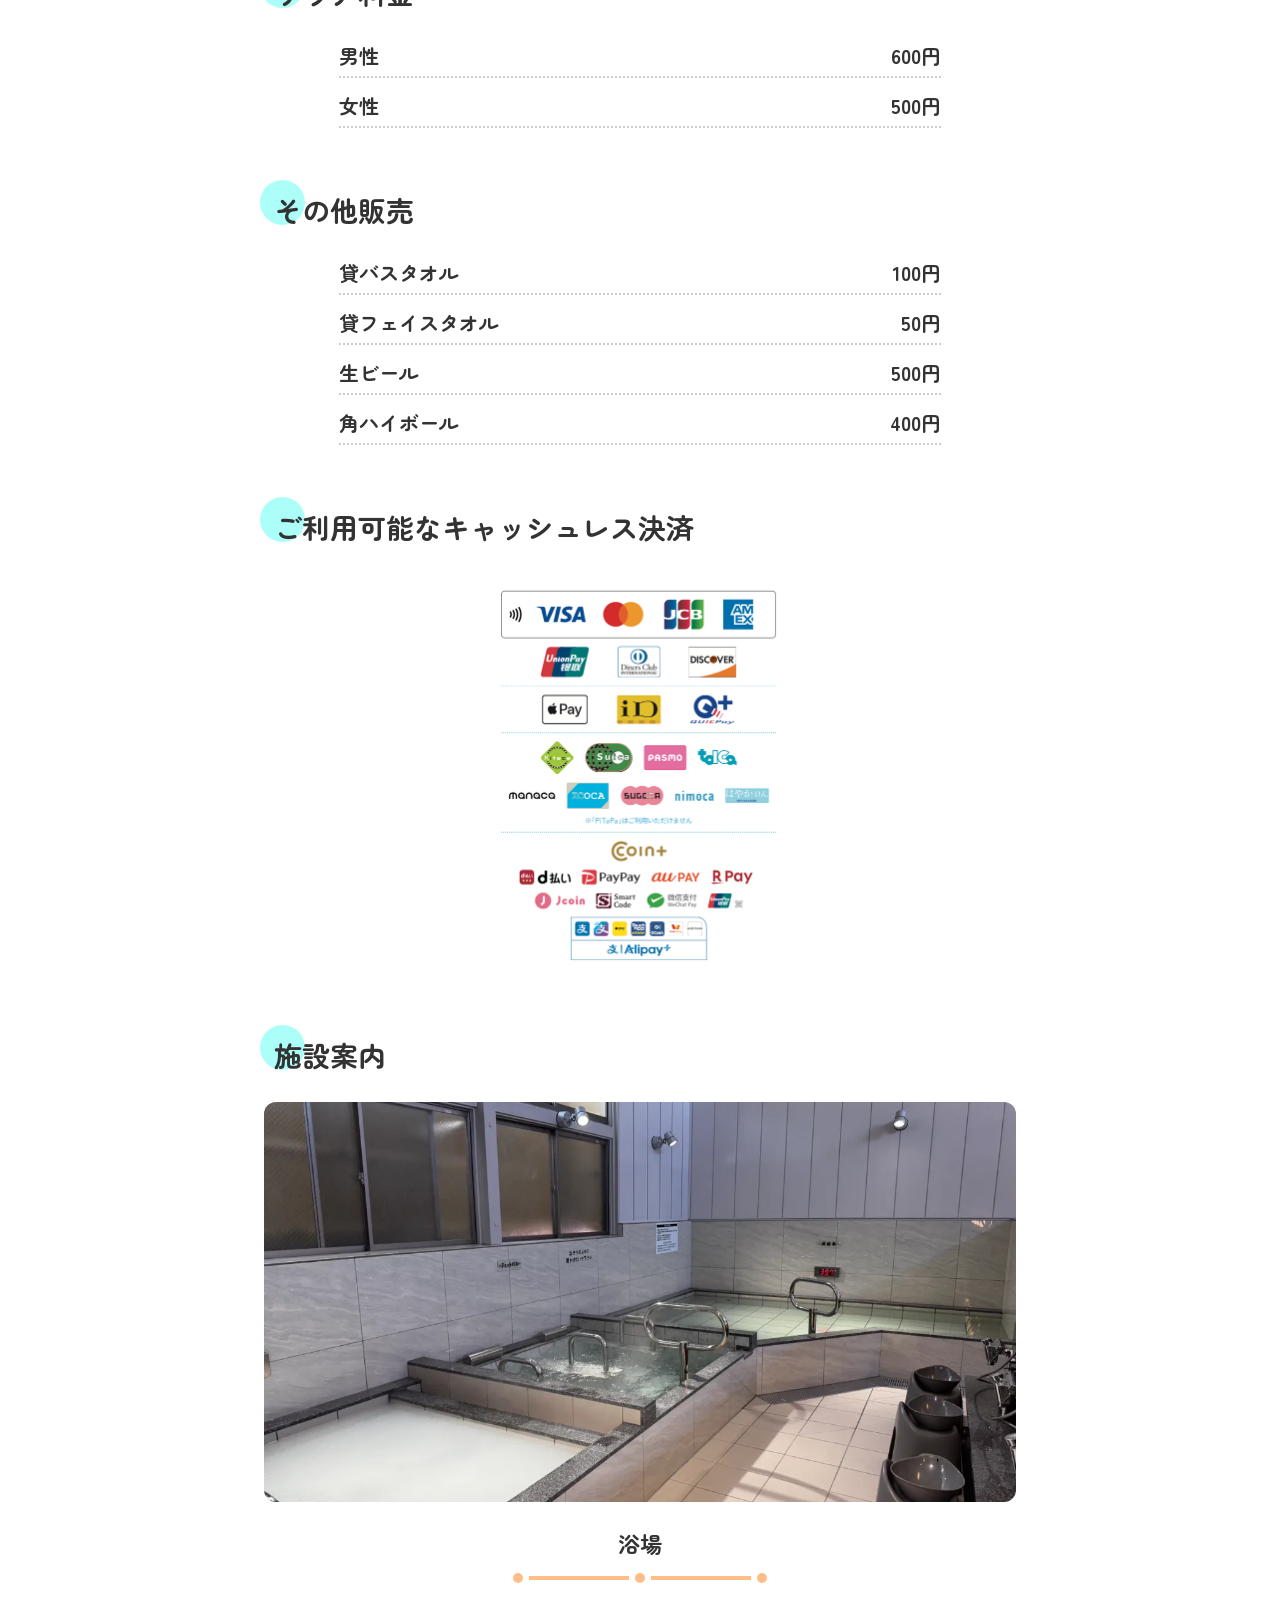
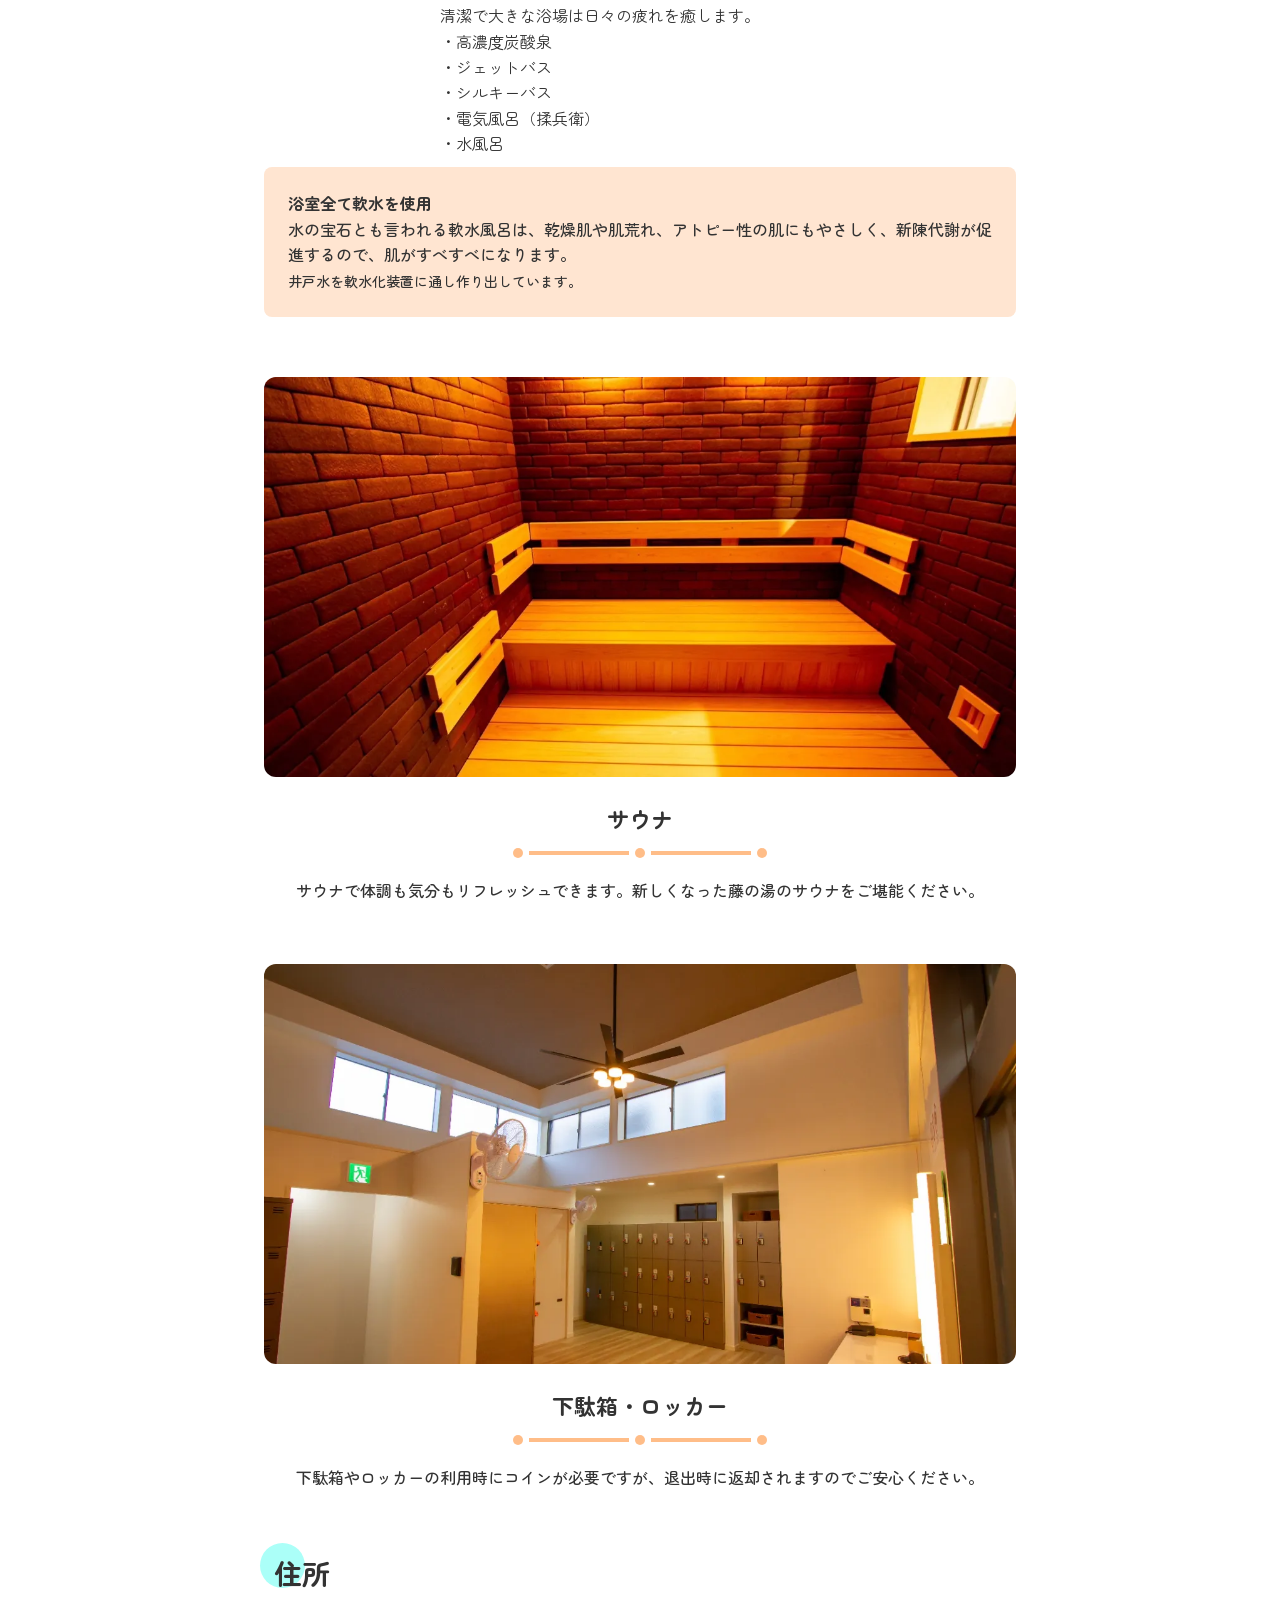
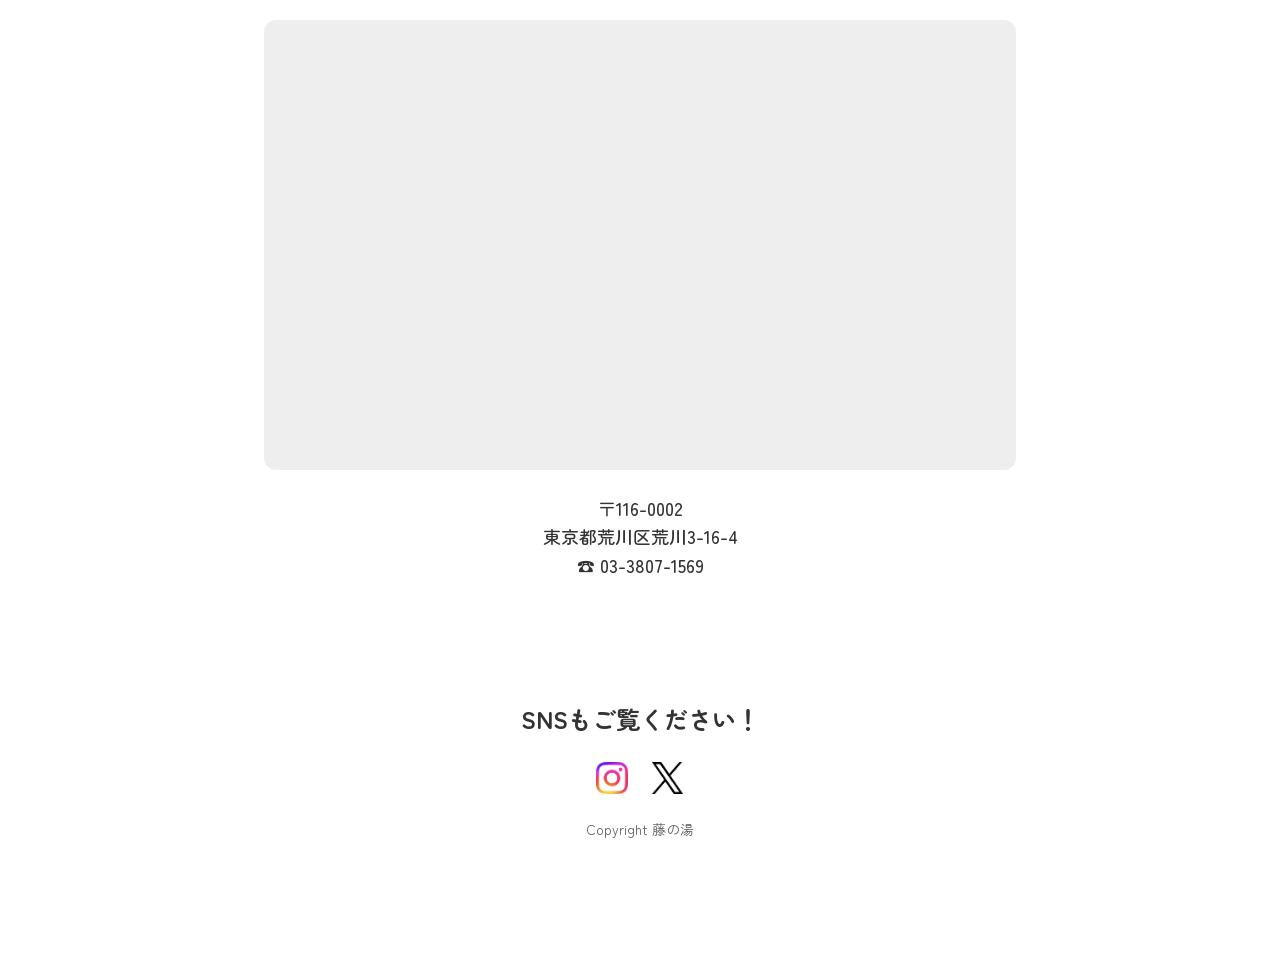
==== commit 60d8c767: "問い合わせセクションを非表示" ====
--- a/index.html
+++ b/index.html
@@ -252,7 +252,7 @@
           </div>
         </section>
 
-        <section id="contact" class="section fade-in-up">
+        <!-- <section id="contact" class="section fade-in-up">
           <div class="section-header">
             <div class="title-deco"></div>
             <h3 class="section-title">お問い合わせ</h3>
@@ -287,7 +287,7 @@
 
             <button type="submit" class="submit-btn">送信</button>
           </form>
-        </section>
+        </section> -->
 
         <footer>
           <p class="footer-title" style="font-size:24px; font-weight:700;">SNSもご覧ください！</p>
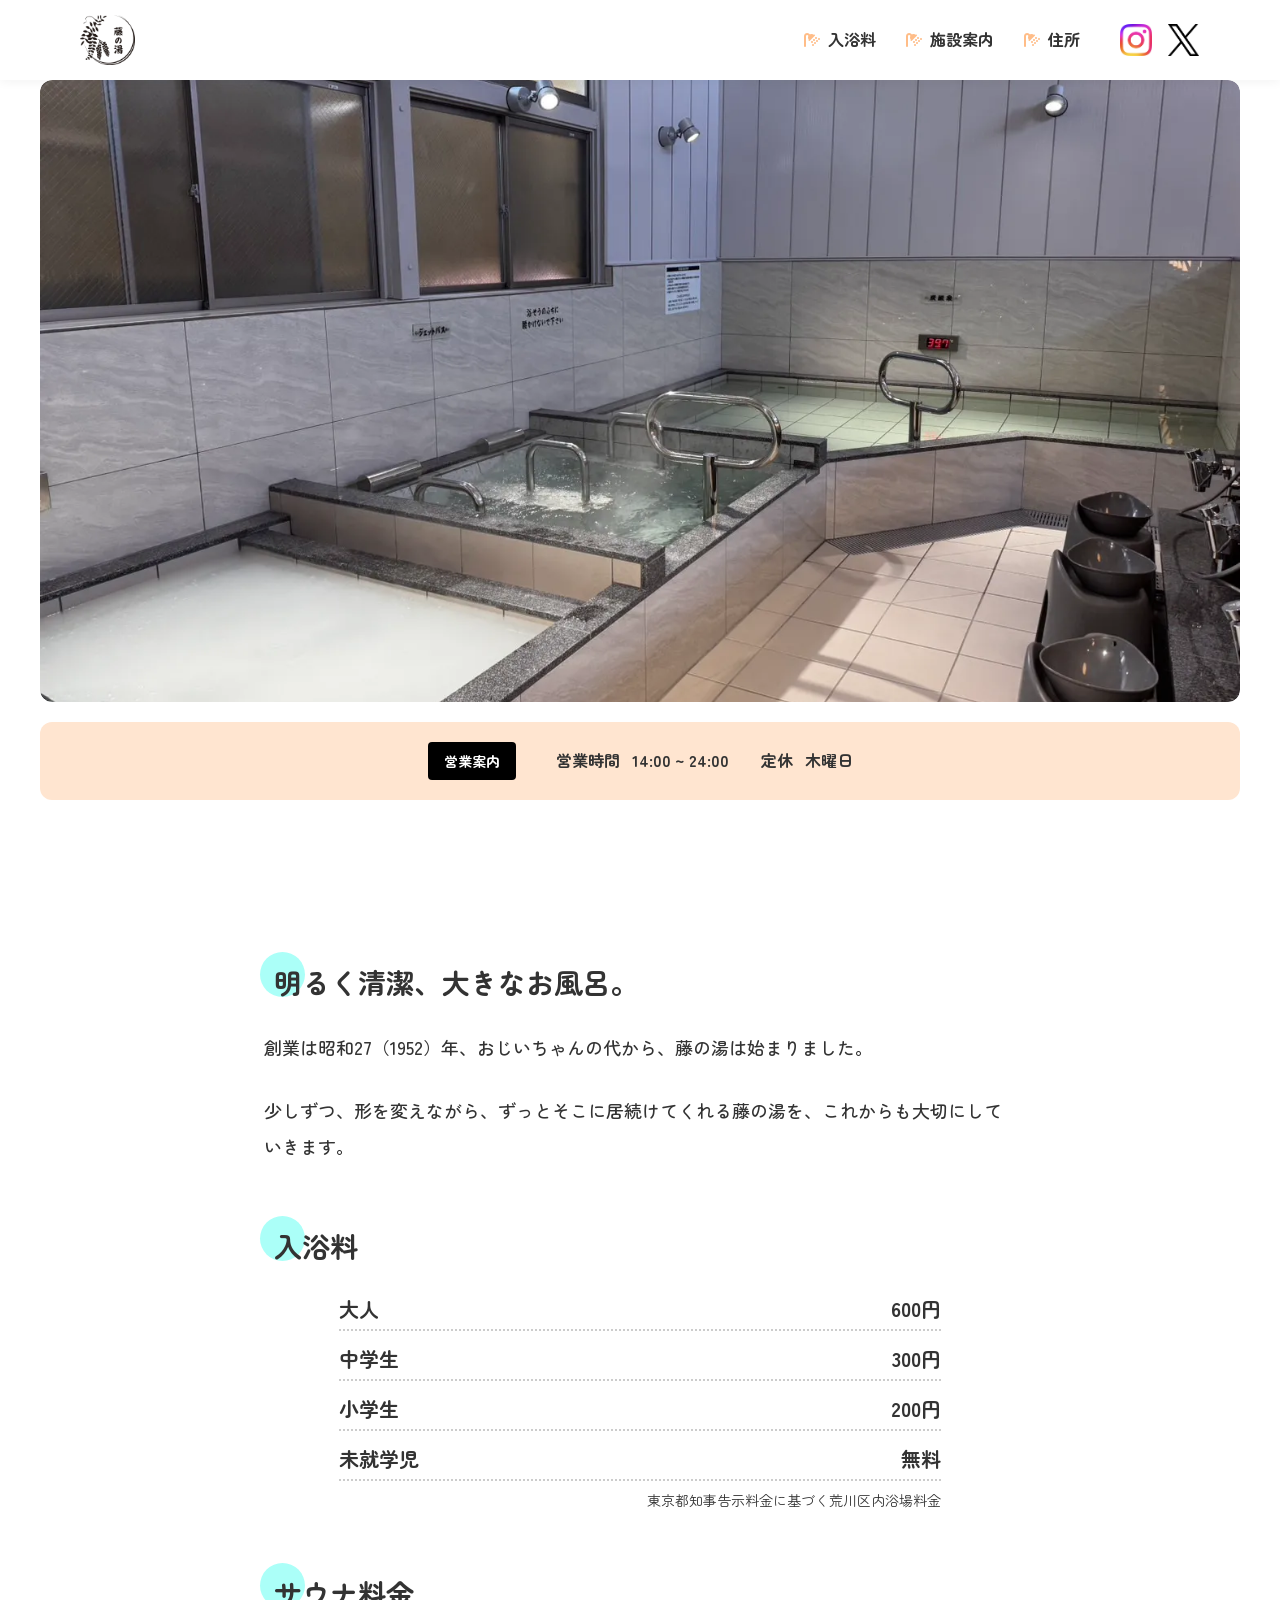
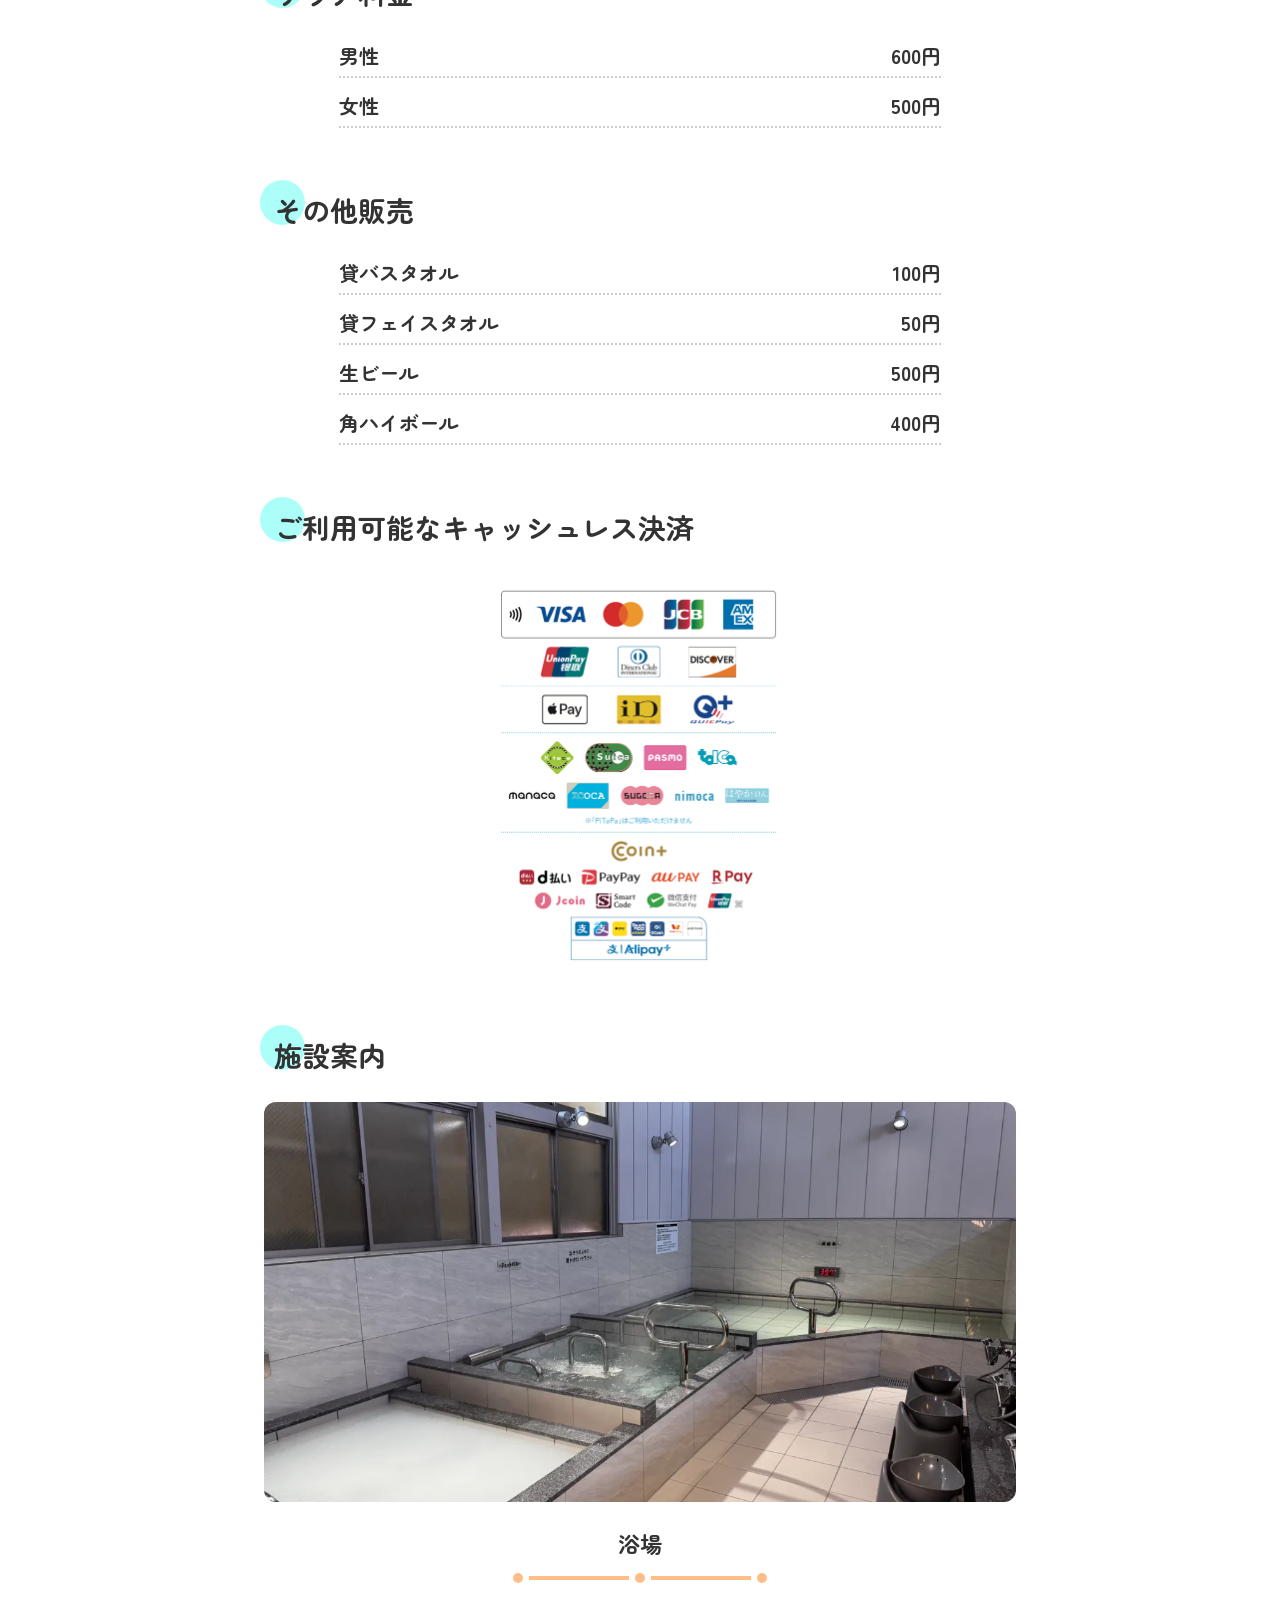
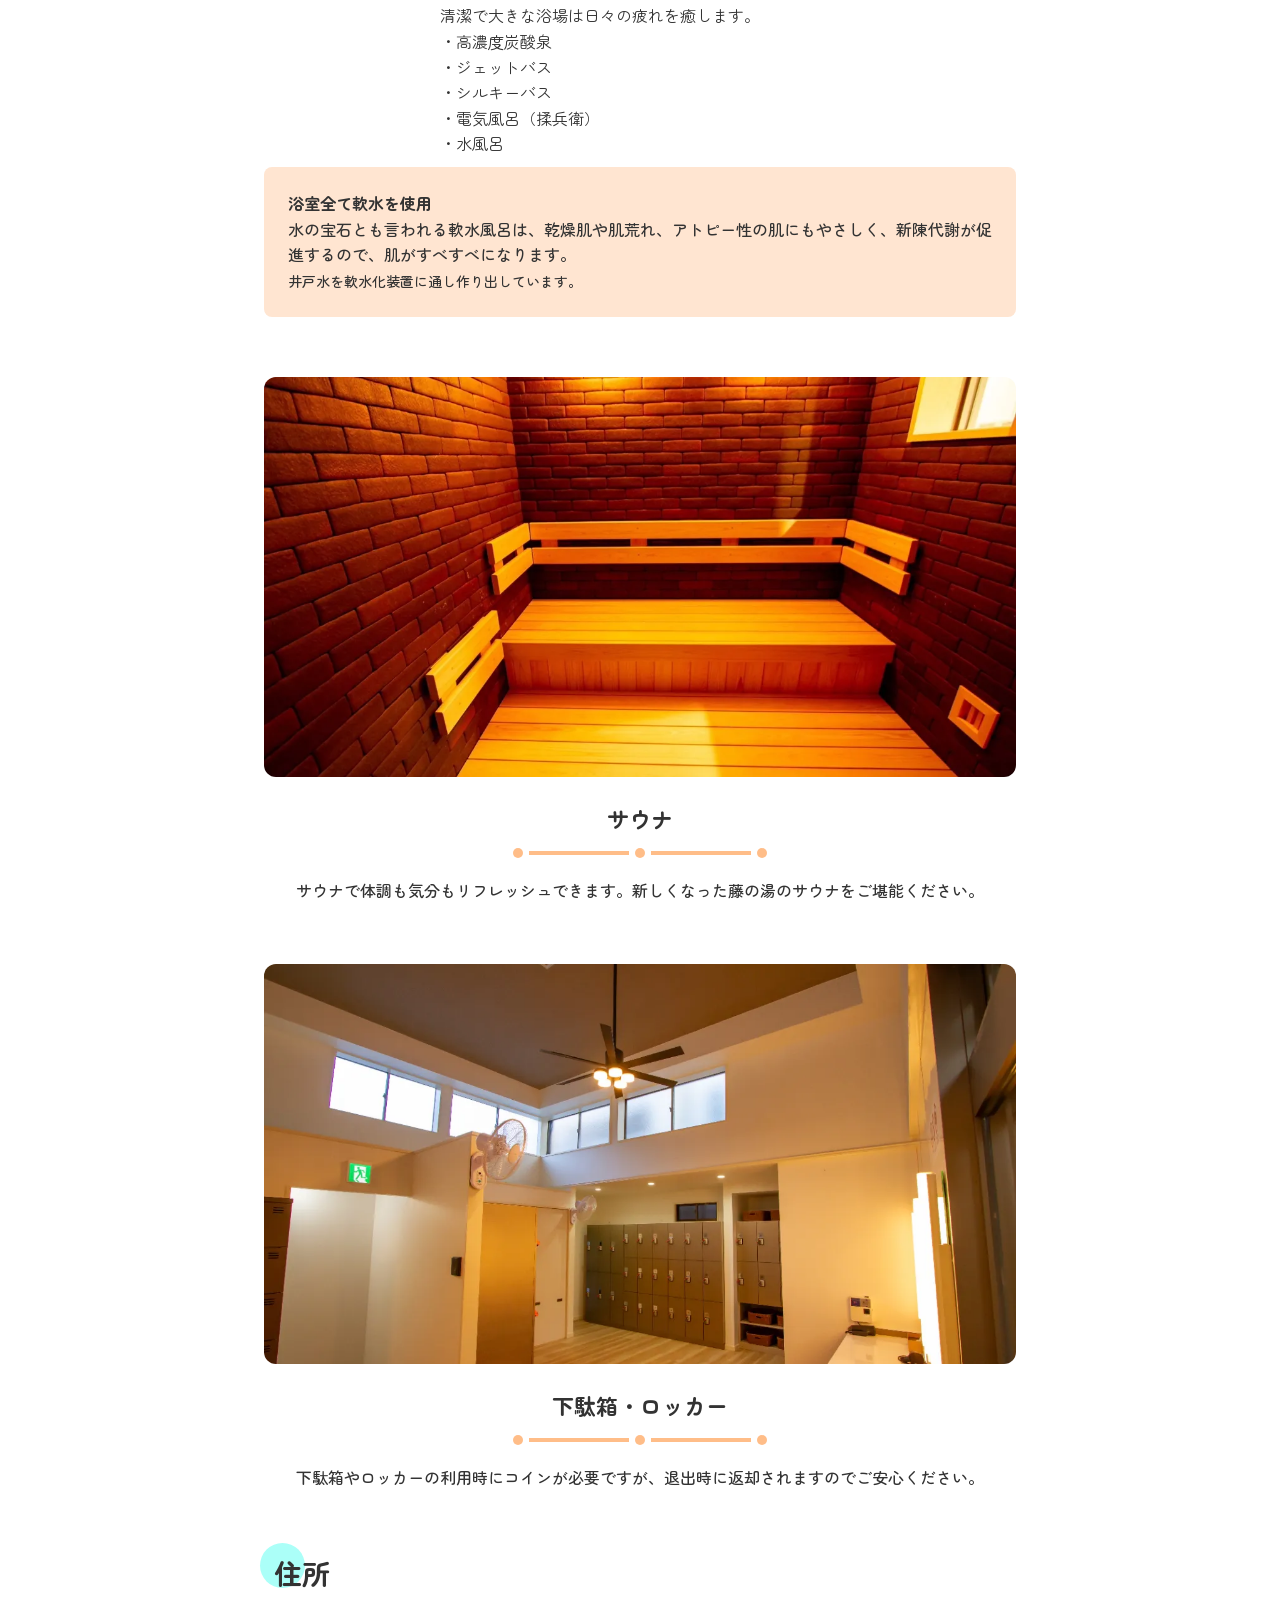
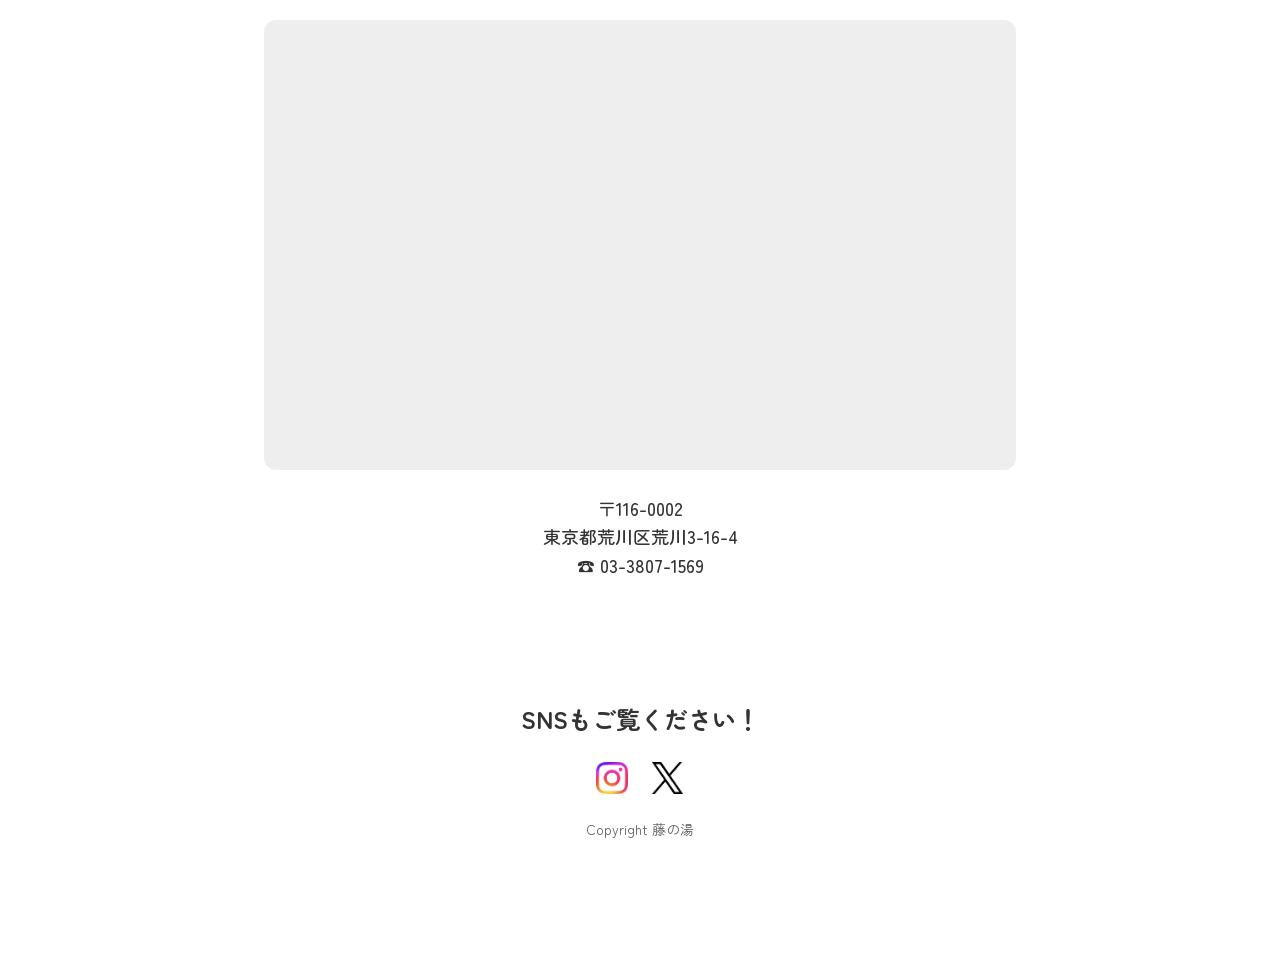
==== commit db540a5d: "ogp画像の設定" ====
--- a/index.html
+++ b/index.html
@@ -17,6 +17,7 @@
   <meta property="og:type" content="website">
   <meta property="og:url" content="https://fujinou.com">
   <meta property="og:image" content="https://fujinou.com/images/ogp.jpg">
+  <meta property="og:image:secure_url" content="https://fujinou.com/images/ogp.jpg">
   <meta property="og:site_name" content="藤の湯">
   <meta property="og:locale" content="ja_JP">
 
